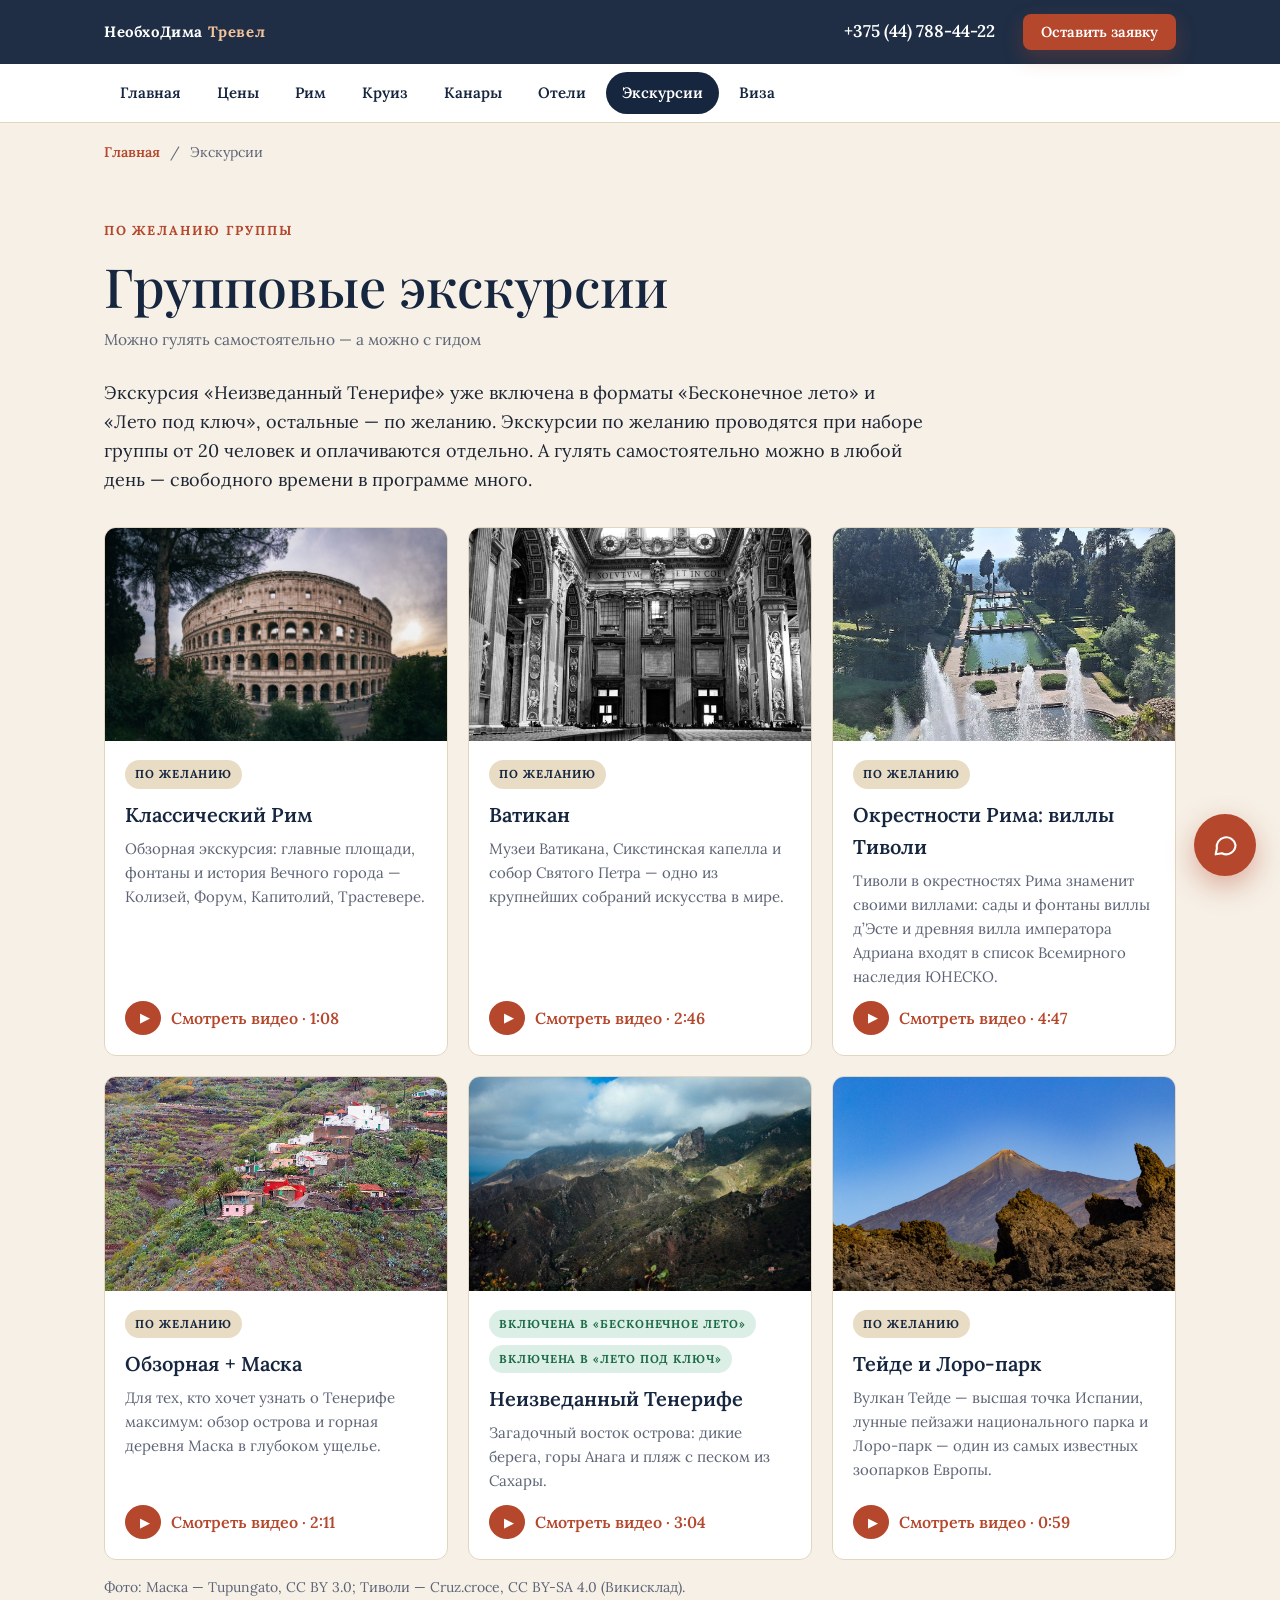
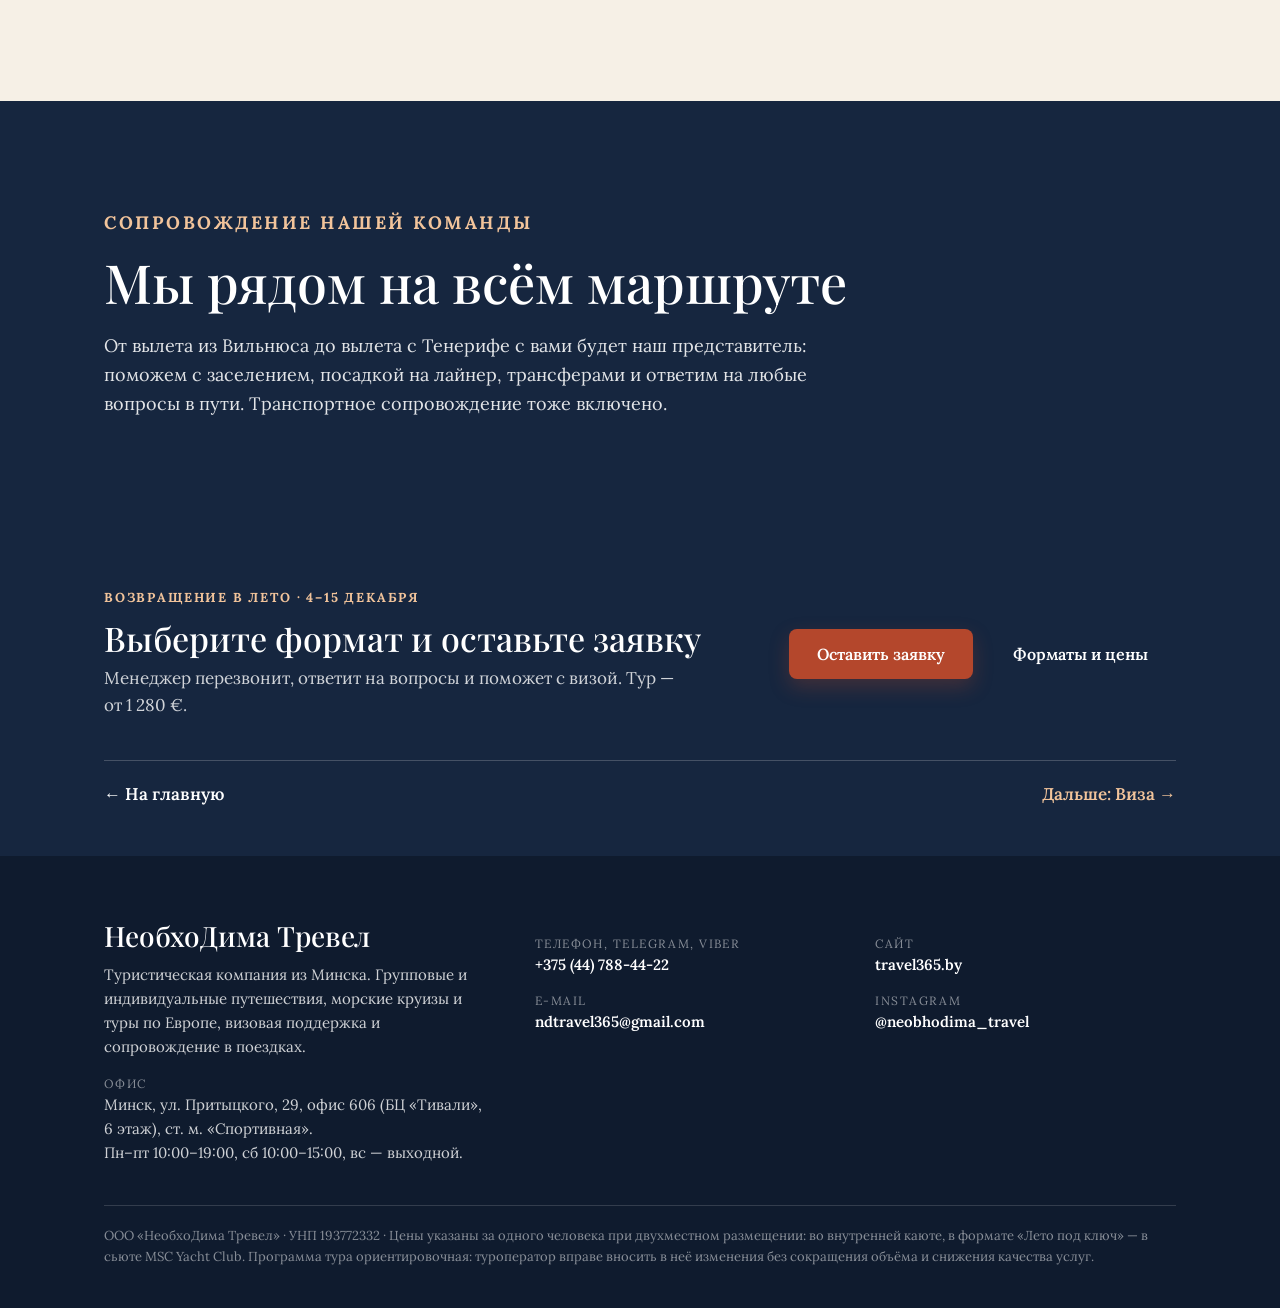
==== ekskursii.html @ 92a22bc6 "Яндекс Метрика на всех страницах; цели: заявка, звонок, мессенджер Co-Authored-By: Claude Opus 5.5 <" ====
<!DOCTYPE html>
<html lang="ru">
<head>
<meta charset="utf-8">
<meta name="viewport" content="width=device-width, initial-scale=1">
<title>Групповые экскурсии — Возвращение в лето</title>
<meta name="description" content="Экскурсии с гидом по Риму, Ватикану и Тенерифе — если наберётся 20 желающих. Сопровождение на всём маршруте.">
<meta property="og:title" content="Групповые экскурсии — Возвращение в лето">
<meta property="og:description" content="Экскурсии с гидом по Риму, Ватикану и Тенерифе — если наберётся 20 желающих. Сопровождение на всём маршруте.">
<meta property="og:image" content="images/hero-ship.jpg">
<link rel="preconnect" href="https://fonts.googleapis.com">
<link rel="preconnect" href="https://fonts.gstatic.com" crossorigin>
<link href="https://fonts.googleapis.com/css2?family=Playfair+Display:ital,wght@0,500;0,600;1,500&family=Lora:ital,wght@0,400;0,500;0,600;0,700;1,400&display=swap" rel="stylesheet">
<link rel="stylesheet" href="styles.css?v=202609251114">
<!-- Yandex.Metrika counter -->
<script type="text/javascript">
    (function(m,e,t,r,i,k,a){
        m[i]=m[i]||function(){(m[i].a=m[i].a||[]).push(arguments)};
        m[i].l=1*new Date();
        for (var j = 0; j < document.scripts.length; j++) {if (document.scripts[j].src === r) { return; }}
        k=e.createElement(t),a=e.getElementsByTagName(t)[0],k.async=1,k.src=r,a.parentNode.insertBefore(k,a)
    })(window, document,'script','https://mc.yandex.ru/metrika/tag.js?id=113061341', 'ym');

    ym(113061341, 'init', {ssr:true, webvisor:true, clickmap:true, ecommerce:"dataLayer", referrer: document.referrer, url: location.href, accurateTrackBounce:true, trackLinks:true});
</script>
<noscript><div><img src="https://mc.yandex.ru/watch/113061341" style="position:absolute; left:-9999px;" alt="" /></div></noscript>
<!-- /Yandex.Metrika counter -->
</head>
<body>

<!-- Значки (один раз, дальше через <use>) -->
<svg width="0" height="0" style="position:absolute" aria-hidden="true">
  <defs>
    <symbol id="i-plane" viewBox="0 0 24 24" fill="none" stroke="currentColor" stroke-width="1.7" stroke-linecap="round" stroke-linejoin="round"><path d="M3 12 21 4l-5 16-4-7-9-1Z"/><path d="m12 13 9-9"/></symbol>
    <symbol id="i-pin" viewBox="0 0 24 24" fill="none" stroke="currentColor" stroke-width="1.7" stroke-linecap="round" stroke-linejoin="round"><path d="M12 21s7-6.2 7-12a7 7 0 1 0-14 0c0 5.8 7 12 7 12Z"/><circle cx="12" cy="9" r="2.5"/></symbol>
    <symbol id="i-ship" viewBox="0 0 24 24" fill="none" stroke="currentColor" stroke-width="1.7" stroke-linecap="round" stroke-linejoin="round"><path d="M3 15h18l-2.5 4.5h-13Z"/><path d="M6 15V10h12v5"/><path d="M9 10V6h6v4"/></symbol>
    <symbol id="i-road" viewBox="0 0 24 24" fill="none" stroke="currentColor" stroke-width="1.7" stroke-linecap="round"><path d="M8 3 4 21M16 3l4 18M12 4v3M12 11v3M12 18v2"/></symbol>
    <symbol id="i-star" viewBox="0 0 24 24" fill="none" stroke="currentColor" stroke-width="1.7" stroke-linejoin="round"><path d="m12 3 2.8 5.8 6.2.9-4.5 4.4 1 6.2L12 17.4 6.5 20.3l1-6.2L3 9.7l6.2-.9Z"/></symbol>
    <symbol id="i-metro" viewBox="0 0 24 24" fill="none" stroke="currentColor" stroke-width="1.7" stroke-linecap="round" stroke-linejoin="round"><rect x="5" y="3" width="14" height="14" rx="3"/><path d="M5 11h14M9 14h.01M15 14h.01M8 21l2-4M16 21l-2-4"/></symbol>
    <symbol id="i-people" viewBox="0 0 24 24" fill="none" stroke="currentColor" stroke-width="1.7" stroke-linecap="round"><circle cx="9" cy="8" r="3.2"/><path d="M3 20c.5-3.5 3-5.5 6-5.5s5.5 2 6 5.5"/><circle cx="17" cy="9" r="2.5"/><path d="M16.5 14.6c2.4.3 4 2 4.5 5"/></symbol>
    <symbol id="i-doc" viewBox="0 0 24 24" fill="none" stroke="currentColor" stroke-width="1.7" stroke-linecap="round" stroke-linejoin="round"><rect x="5" y="3" width="14" height="18" rx="2"/><circle cx="12" cy="10" r="3"/><path d="M9 16h6"/></symbol>
  </defs>
</svg>

<header class="topbar">
  <div class="wrap">
    <a class="brand" href="index.html">НеобхоДима <span>Тревел</span></a>
    <a class="top-phone" href="tel:+375447884422">+375 (44) 788-44-22</a>
    <a class="btn" href="index.html#zayavka">Оставить заявку</a>
  </div>
  <nav class="tabs" aria-label="Разделы">
    <div class="wrap">
      <a href="index.html">Главная</a>
      <a href="index.html#formaty">Цены</a>
      <a href="rim.html">Рим</a>
      <a href="kruiz.html">Круиз</a>
      <a href="kanary.html">Канары</a>
      <a href="otely.html">Отели</a>
      <a href="ekskursii.html" aria-current="page">Экскурсии</a>
      <a href="viza.html">Виза</a>
    </div>
  </nav>
</header>

<main>
<div class="crumbs"><div class="wrap"><a href="index.html">Главная</a> <span>/</span> Экскурсии</div></div>

<!-- ================= ЭКСКУРСИИ ================= -->
<section id="ekskursii" style="background: var(--cream);">
  <div class="wrap">
    <p class="eyebrow">По желанию группы</p>
    <h2>Групповые экскурсии</h2>
    <p class="lead">Можно гулять самостоятельно — а можно с гидом</p>
    <p class="intro">Экскурсия «Неизведанный Тенерифе» уже включена в форматы «Бесконечное лето» и «Лето под ключ», остальные — по желанию. Экскурсии по желанию проводятся при наборе группы от 20 человек и оплачиваются отдельно. А гулять самостоятельно можно в любой день — свободного времени в программе много.</p>

    <div class="tours tours-full">
      <article class="tour">
        <div class="ph"><img src="images/rome-colosseum.jpg" alt="Классический Рим" loading="lazy"></div>
        <div>
          <div class="tour-tags"><span class="opt-badge">По желанию</span></div>
          <h4>Классический Рим</h4>
          <p>Обзорная экскурсия: главные площади, фонтаны и история Вечного города — Колизей, Форум, Капитолий, Трастевере.</p>
          <button type="button" class="tour-play" data-yt="u8uiOqWwhY8" data-credit="ROME 4K — Cinematic Travel Video · ROOD. Production">Смотреть видео · 1:08</button>
        </div>
      </article>
      <article class="tour">
        <div class="ph"><img src="images/vatican.jpg" alt="Ватикан" loading="lazy"></div>
        <div>
          <div class="tour-tags"><span class="opt-badge">По желанию</span></div>
          <h4>Ватикан</h4>
          <p>Музеи Ватикана, Сикстинская капелла и собор Святого Петра — одно из крупнейших собраний искусства в мире.</p>
          <button type="button" class="tour-play" data-yt="JKi7koKWwtc" data-credit="Vatican Museums Empty · cinematic 4K">Смотреть видео · 2:46</button>
        </div>
      </article>
      <article class="tour">
        <div class="ph"><img src="images/tivoli.jpg" alt="Окрестности Рима: виллы Тиволи" loading="lazy"></div>
        <div>
          <div class="tour-tags"><span class="opt-badge">По желанию</span></div>
          <h4>Окрестности Рима: виллы Тиволи</h4>
          <p>Тиволи в окрестностях Рима знаменит своими виллами: сады и фонтаны виллы д’Эсте и древняя вилла императора Адриана входят в список Всемирного наследия ЮНЕСКО.</p>
          <button type="button" class="tour-play" data-yt="6LSpemb57oo" data-credit="Aerial Italy: Tivoli & Villa Adriana from above · 4K">Смотреть видео · 4:47</button>
        </div>
      </article>
      <article class="tour">
        <div class="ph"><img src="images/masca.jpg" alt="Обзорная + Маска" loading="lazy"></div>
        <div>
          <div class="tour-tags"><span class="opt-badge">По желанию</span></div>
          <h4>Обзорная + Маска</h4>
          <p>Для тех, кто хочет узнать о Тенерифе максимум: обзор острова и горная деревня Маска в глубоком ущелье.</p>
          <button type="button" class="tour-play" data-yt="a2d41fv5QFk" data-credit="Masca Valley · Drone 4K">Смотреть видео · 2:11</button>
        </div>
      </article>
      <article class="tour">
        <div class="ph"><img src="images/anaga.jpg" alt="Неизведанный Тенерифе" loading="lazy"></div>
        <div>
          <div class="tour-tags"><span class="inc-badge">Включена в «Бесконечное лето»</span><span class="inc-badge">Включена в «Лето под ключ»</span></div>
          <h4>Неизведанный Тенерифе</h4>
          <p>Загадочный восток острова: дикие берега, горы Анага и пляж с песком из Сахары.</p>
          <button type="button" class="tour-play" data-yt="shmvWRGf1q4" data-credit="Anaga Mountains in Tenerife · 4K Drone · Ross Angell">Смотреть видео · 3:04</button>
        </div>
      </article>
      <article class="tour">
        <div class="ph"><img src="images/teide.jpg" alt="Тейде и Лоро-парк" loading="lazy"></div>
        <div>
          <div class="tour-tags"><span class="opt-badge">По желанию</span></div>
          <h4>Тейде и Лоро-парк</h4>
          <p>Вулкан Тейде — высшая точка Испании, лунные пейзажи национального парка и Лоро-парк — один из самых известных зоопарков Европы.</p>
          <button type="button" class="tour-play" data-yt="cBHFFPv5lWg" data-credit="Teneriffe from above — Teide National Park · 4K">Смотреть видео · 0:59</button>
        </div>
      </article>
    </div>
    <p class="note">Фото: Маска — Tupungato, CC BY 3.0; Тиволи — Cruz.croce, CC BY-SA 4.0 (Викисклад).</p>
  </div>
</section>

<section class="escort">
  <div class="wrap">
    <p class="eyebrow">Сопровождение нашей команды</p>
    <h2>Мы рядом на всём маршруте</h2>
    <p>От вылета из Вильнюса до вылета с Тенерифе с вами будет наш представитель: поможем с заселением, посадкой на лайнер, трансферами и ответим на любые вопросы в пути. Транспортное сопровождение тоже включено.</p>
  </div>
</section>

<!-- ================= ВИДЕО =================
     Чтобы включить: снимите комментарий и подставьте ссылки вида
     https://www.youtube.com/embed/ИДЕНТИФИКАТОР в атрибут src.
<section id="video">
  <div class="wrap">
    <p class="eyebrow">Видео</p>
    <h2>Посмотрите, как это выглядит</h2>
    <div class="videos">
      <iframe src="https://www.youtube.com/embed/ИДЕНТИФИКАТОР" title="Видео 1" loading="lazy" allowfullscreen></iframe>
      <iframe src="https://www.youtube.com/embed/ИДЕНТИФИКАТОР" title="Видео 2" loading="lazy" allowfullscreen></iframe>
    </div>
  </div>
</section>
================= /ВИДЕО ================= -->


<!-- ================= ДАЛЬШЕ ================= -->
<section class="next-block">
  <div class="wrap">
    <div class="next-cta">
      <div>
        <p class="eyebrow">Возвращение в лето · 4–15 декабря</p>
        <h3>Выберите формат и оставьте заявку</h3>
        <p>Менеджер перезвонит, ответит на вопросы и поможет с визой. Тур — от&nbsp;1&nbsp;280&nbsp;€.</p>
      </div>
      <div class="next-actions">
        <a class="btn" href="index.html#zayavka">Оставить заявку</a>
        <a class="btn btn-ghost" href="index.html#formaty">Форматы и цены</a>
      </div>
    </div>
    <div class="next-links">
      <a href="index.html">← На главную</a>
      <a href="viza.html">Дальше: Виза →</a>
    </div>
  </div>
</section>

</main>

<!-- ================= ПОДВАЛ ================= -->
<footer>
  <div class="wrap">
    <div class="foot-grid">
      <div>
        <h3>НеобхоДима Тревел</h3>
        <p>Туристическая компания из Минска. Групповые и индивидуальные путешествия, морские круизы и туры по Европе, визовая поддержка и сопровождение в поездках.</p>
        <small>Офис</small>
        Минск, ул. Притыцкого, 29, офис 606 (БЦ «Тивали», 6 этаж), ст. м. «Спортивная».<br>
        Пн–пт 10:00–19:00, сб 10:00–15:00, вс — выходной.
      </div>
      <div>
        <small>Телефон, Telegram, Viber</small>
        <a href="tel:+375447884422">+375 (44) 788-44-22</a>
        <small>E-mail</small>
        <a href="mailto:ndtravel365@gmail.com">ndtravel365@gmail.com</a>
      </div>
      <div>
        <small>Сайт</small>
        <a href="https://travel365.by" target="_blank" rel="noopener">travel365.by</a>
        <small>Instagram</small>
        <a href="https://instagram.com/neobhodima_travel" target="_blank" rel="noopener">@neobhodima_travel</a>
      </div>
    </div>
    <div class="legal">ООО «НеобхоДима Тревел» · УНП 193772332 · Цены указаны за одного человека при двухместном размещении: во внутренней каюте, в формате «Лето под ключ» — в сьюте MSC Yacht Club. Программа тура ориентировочная: туроператор вправе вносить в неё изменения без сокращения объёма и снижения качества услуг.</div>
  </div>
</footer>

<details class="fab">
  <summary aria-label="Связаться с нами">
    <svg viewBox="0 0 24 24" fill="none" stroke="currentColor" stroke-width="1.8" stroke-linecap="round" stroke-linejoin="round"><path d="M21 12a8 8 0 0 1-11.6 7.1L4 20l1-4.9A8 8 0 1 1 21 12Z"/></svg>
  </summary>
  <div class="fab-panel">
    <b>Есть вопрос о туре?</b>
    <a href="https://t.me/+375447884422" target="_blank" rel="noopener">Написать в Telegram</a>
    <a href="viber://chat?number=%2B375447884422">Написать в Viber</a>
    <a href="tel:+375447884422">Позвонить: +375 (44) 788-44-22</a>
  </div>
</details>

<div class="mobile-cta">
  <a href="tel:+375447884422">Позвонить</a>
  <a href="index.html#zayavka">Оставить заявку</a>
</div>

<script>
  // Видео открывается крупно поверх страницы и сразу запускается
  (function () {
    var box = document.createElement('div');
    box.className = 'vbox';
    box.hidden = true;
    box.innerHTML = '<div class="vbox-inner"><button type="button" class="vbox-close" aria-label="Закрыть видео">×</button><div class="vbox-frame"></div><p class="vbox-credit"></p></div>';
    document.body.appendChild(box);
    var frame = box.querySelector('.vbox-frame');
    function close() { frame.innerHTML = ''; box.hidden = true; document.body.style.overflow = ''; }
    box.addEventListener('click', function (e) { if (e.target === box || e.target.classList.contains('vbox-close')) close(); });
    document.addEventListener('keydown', function (e) { if (e.key === 'Escape' && !box.hidden) close(); });
    document.querySelectorAll('[data-yt]').forEach(function (b) {
      b.addEventListener('click', function (e) {
        e.preventDefault();
        frame.innerHTML = '<iframe src="https://www.youtube-nocookie.com/embed/' + b.getAttribute('data-yt') +
          '?autoplay=1&rel=0&playsinline=1" title="Видео" allow="autoplay; encrypted-media; picture-in-picture; fullscreen" allowfullscreen></iframe>';
        box.querySelector('.vbox-credit').textContent = b.getAttribute('data-credit') || '';
        box.hidden = false;
        document.body.style.overflow = 'hidden';
      });
    });
  })();
</script>
<script>
  // Цели Метрики: звонок и мессенджеры (заявка — в скрипте формы)
  document.addEventListener("click", function (e) {
    var a = e.target.closest && e.target.closest("a[href]");
    if (!a || typeof ym !== "function") return;
    var h = a.getAttribute("href");
    if (h.indexOf("tel:") === 0) ym(113061341, "reachGoal", "call");
    else if (h.indexOf("t.me/") > -1 || h.indexOf("viber:") === 0) ym(113061341, "reachGoal", "messenger");
  });
</script>
</body>
</html>
---- styles.css ----
:root {
  --navy: #16263f;
  --navy-2: #22365a;
  --cream: #f6f0e6;
  --paper: #ffffff;
  --terra: #b4472c;
  --terra-soft: #f3dfd4;
  --sand: #e9dcc5;
  --line: #e3d6bf;
  --peach: #f2c49b;
  --teal: #1f5f6b;
  --sea: #1a8c99;       /* бирюза — «летняя» часть тура */
  --sun: #f0a04b;       /* солнечный акцент */
  --text: #1d2433;
  --muted: #5d6475;
  --serif: "Playfair Display", Georgia, "Times New Roman", serif;
  --sans: "Lora", Georgia, "Times New Roman", serif;
  --radius: 10px;
}

* { box-sizing: border-box; }
html { scroll-behavior: smooth; scroll-padding-top: 72px; }
body {
  margin: 0;
  background: var(--cream);
  color: var(--text);
  font-family: var(--sans);
  font-size: 17px;
  line-height: 1.6;
  -webkit-font-smoothing: antialiased;
}
img { display: block; max-width: 100%; }
a { color: inherit; }
h1, h2, h3 { font-family: var(--serif); font-weight: 500; line-height: 1.12; margin: 0; color: var(--navy); }
h2 { font-size: clamp(34px, 5vw, 54px); }
h3 { font-size: 26px; }
p { margin: 0 0 1em; }

.wrap { max-width: 1120px; margin: 0 auto; padding-left: 24px; padding-right: 24px; }
section { padding-top: 88px; padding-bottom: 88px; }
.eyebrow {
  font-size: 13px; font-weight: 700; letter-spacing: .14em; text-transform: uppercase;
  color: var(--terra); margin: 0 0 14px;
}
.lead { font-size: 15.5px; color: var(--muted); margin: 10px 0 0; }
.intro { font-size: 18px; max-width: 820px; margin: 28px 0 0; }
.subhead {
  font-size: 13px; font-weight: 700; letter-spacing: .12em; text-transform: uppercase;
  color: var(--navy); margin: 48px 0 0; padding-bottom: 12px; border-bottom: 2px solid var(--navy);
}
.note { font-size: 14px; color: var(--muted); margin-top: 16px; }

/* Фото: мягкая заливка, если файла нет */
.ph {
  position: relative; overflow: hidden; border-radius: var(--radius);
  background: linear-gradient(135deg, #d8e2e8, #eef2f4);
}
.ph img { width: 100%; height: 100%; object-fit: cover; }
.caption { font-family: var(--serif); font-style: italic; font-size: 14px; color: var(--muted); margin-top: 8px; }

.btn {
  display: inline-block; text-decoration: none; cursor: pointer; border: 0;
  font: 600 16px/1 var(--sans); padding: 17px 28px; border-radius: 8px;
  background: var(--terra); color: #fff; transition: background .2s;
}
.btn:hover { background: #983a23; }
.btn-ghost { background: transparent; color: #fff; box-shadow: inset 0 0 0 1.5px rgba(255,255,255,.6); }
.btn-ghost:hover { background: rgba(255,255,255,.1); }

/* ---------- ШАПКА ---------- */
.topbar {
  position: sticky; top: 0; z-index: 50;
  background: rgba(22,38,63,.96); color: #fff;
  backdrop-filter: blur(6px);
}
.topbar .wrap { display: flex; align-items: center; gap: 28px; height: 64px; }
.brand { font-weight: 700; font-size: 15px; letter-spacing: .04em; text-decoration: none; white-space: nowrap; }
.brand span { color: var(--peach); }
.nav { display: flex; gap: 22px; font-size: 14.5px; margin-left: auto; }
.nav a { text-decoration: none; opacity: .85; }
.nav a:hover { opacity: 1; }
.top-phone { text-decoration: none; font-weight: 600; white-space: nowrap; }
.topbar .btn { padding: 11px 18px; font-size: 14.5px; }

/* ---------- HERO ---------- */
.hero { background: var(--navy); color: #fff; padding: 0; }
.hero-photo { height: min(52vh, 500px); border-radius: 0; }
.hero-photo img { object-position: center 45%; }
.hero-badge {
  position: absolute; left: 24px; top: 24px;
  background: rgba(22,38,63,.88); color: #fff; font-size: 12.5px; font-weight: 700;
  letter-spacing: .12em; text-transform: uppercase; padding: 10px 16px; border-radius: 6px;
}
.hero-body { padding-top: 56px; padding-bottom: 64px; }
.hero .eyebrow { color: var(--peach); }
.hero h1 { color: #fff; font-size: clamp(52px, 9vw, 104px); }
.hero h1 em { color: var(--peach); font-style: italic; display: block; }
.hero-sub { font-size: 20px; max-width: 640px; margin: 24px 0 36px; color: rgba(255,255,255,.88); }
.hero-actions { display: flex; flex-wrap: wrap; gap: 14px; }
.stats { display: grid; grid-template-columns: repeat(4, 1fr); gap: 24px; margin-top: 56px; }
.stat { border-top: 1px solid rgba(255,255,255,.3); padding-top: 18px; }
.stat b { display: block; font-family: var(--serif); font-weight: 500; font-size: 48px; line-height: 1; color: var(--peach); }
.stat span { display: block; font-size: 15px; margin-top: 10px; color: rgba(255,255,255,.85); }

/* ---------- СЕЗОНЫ ---------- */
.seasons { display: grid; grid-template-columns: 1fr 1fr; gap: 24px; margin-top: 36px; }
.season .ph { aspect-ratio: 16 / 9; }
.season-label { font-size: 13px; font-weight: 700; letter-spacing: .12em; text-transform: uppercase; margin: 16px 0 4px; }
.season-label.winter { color: var(--teal); }
.season-label.summer { color: var(--terra); }
.season h3 { font-size: 28px; }
.season p { color: var(--muted); font-size: 15px; margin: 4px 0 0; }

/* ---------- КАРТОЧКИ ---------- */
.cards { display: grid; grid-template-columns: repeat(2, 1fr); gap: 16px; margin-top: 20px; }
.cards.three { grid-template-columns: repeat(3, 1fr); }
.card {
  background: var(--paper); border: 1px solid var(--line); border-radius: var(--radius);
  padding: 22px 24px; display: flex; gap: 18px; align-items: flex-start;
}
.card.col { flex-direction: column; gap: 6px; }
.ico {
  flex: 0 0 44px; width: 44px; height: 44px; border-radius: 50%;
  background: var(--terra-soft); color: var(--terra);
  display: grid; place-items: center;
}
.ico svg { width: 22px; height: 22px; }
.card h4 { margin: 0 0 4px; font-size: 17px; font-weight: 700; color: var(--navy); }
.card p { margin: 0; font-size: 15px; color: var(--muted); }

/* ---------- ФОРМАТЫ ---------- */
#formaty { background: var(--paper); }
.plans { display: grid; grid-template-columns: repeat(3, 1fr); gap: 20px; margin-top: 44px; align-items: start; }
.plan {
  position: relative; background: var(--cream); border: 1px solid var(--line);
  border-radius: 12px; padding: 32px 28px;
}
.plan.featured { background: var(--navy); color: #fff; border-color: var(--navy); transform: translateY(-12px); box-shadow: 0 18px 40px rgba(22,38,63,.25); }
.plan-flag {
  position: absolute; top: -14px; left: 50%; transform: translateX(-50%);
  background: var(--terra); color: #fff; font-size: 12px; font-weight: 700; letter-spacing: .12em;
  text-transform: uppercase; padding: 7px 14px; border-radius: 5px; white-space: nowrap;
}
.plan-len { font-size: 13px; font-weight: 700; letter-spacing: .12em; text-transform: uppercase; color: var(--terra); }
.plan.featured .plan-len { color: var(--peach); }
.plan h3 { font-size: 34px; margin: 14px 0 10px; }
.plan.featured h3 { color: #fff; }
.plan-dates { font-weight: 700; }
.plan-price { font-size: 30px; font-weight: 700; color: var(--terra); margin: 8px 0; }
.plan.featured .plan-price { color: var(--peach); }
.plan-for { font-size: 15px; color: var(--muted); padding-bottom: 18px; border-bottom: 1px solid var(--sand); margin: 0; }
.plan.featured .plan-for { color: rgba(255,255,255,.75); border-color: rgba(255,255,255,.25); }
.checks { list-style: none; padding: 0; margin: 18px 0 0; }
.checks li { position: relative; padding-left: 28px; margin-bottom: 10px; font-size: 15.5px; }
.checks li::before {
  content: ""; position: absolute; left: 2px; top: 6px; width: 12px; height: 7px;
  border-left: 2px solid var(--teal); border-bottom: 2px solid var(--teal); transform: rotate(-45deg);
}
.plan.featured .checks li::before { border-color: var(--peach); }
.plan .btn { width: 100%; text-align: center; margin-top: 18px; }
.plan:not(.featured) .btn { background: var(--navy); }
.plan:not(.featured) .btn:hover { background: var(--navy-2); }
.included { display: grid; grid-template-columns: 1fr 1fr; gap: 14px 32px; margin-top: 22px; }
.included div { display: flex; align-items: center; gap: 14px; font-weight: 600; font-size: 15.5px; }
.custom {
  margin-top: 40px; background: var(--sand); border-radius: 12px; padding: 28px 32px;
  display: flex; gap: 24px; align-items: center;
}
.custom h3 { font-size: 26px; margin-bottom: 6px; }
.custom p { margin: 0; }
.custom .btn { margin-left: auto; white-space: nowrap; }

/* ---------- МАРШРУТ ---------- */
.route-line { display: flex; justify-content: space-between; margin-top: 40px; position: relative; }
.route-line::before { content: ""; position: absolute; left: 5%; right: 5%; top: 21px; border-top: 2px dashed #cdb892; }
.stop { position: relative; text-align: center; font-size: 14px; font-weight: 600; flex: 1; }
.stop i {
  display: grid; place-items: center; width: 44px; height: 44px; margin: 0 auto 10px;
  border-radius: 50%; background: var(--navy); color: var(--peach); font-style: normal;
}
.stop svg { width: 20px; height: 20px; }
.days { margin-top: 40px; border-top: 1px solid var(--line); }
.day { display: grid; grid-template-columns: 190px 1fr; gap: 24px; padding: 18px 0; border-bottom: 1px solid var(--line); }
.day-date { font-family: var(--serif); font-size: 22px; color: var(--terra); line-height: 1.2; }
.day-date small { display: block; font-family: var(--sans); font-size: 14px; color: var(--muted); margin-top: 4px; }
.day h4 { margin: 0 0 4px; font-size: 18px; color: var(--navy); }
.day p { margin: 0; color: var(--muted); font-size: 15.5px; }

/* ---------- ДОСТОПРИМЕЧАТЕЛЬНОСТИ ---------- */
.wide-photo { aspect-ratio: 21 / 8; margin-top: 36px; }
.sights { margin-top: 0; }
.sight { display: flex; gap: 24px; justify-content: space-between; padding: 16px 0; border-bottom: 1px solid var(--line); }
.sight b { display: block; color: var(--navy); }
.sight span { font-size: 15px; color: var(--muted); }
.price { font-weight: 700; color: var(--terra); white-space: nowrap; }
.price.free { color: var(--teal); }
.trio { display: grid; grid-template-columns: repeat(3, 1fr); gap: 16px; margin-top: 32px; }
.trio .ph { aspect-ratio: 4 / 3; }

/* ---------- ОТЕЛИ ---------- */
.gallery { display: grid; grid-template-columns: 2fr 1fr 1fr; grid-template-rows: 1fr 1fr; gap: 10px; margin-top: 24px; height: 380px; }
.gallery .ph:first-child { grid-row: span 2; }
.hotel {
  background: var(--paper); border: 1px solid var(--line); border-radius: 12px;
  padding: 32px; margin-top: 20px;
}
.hotel-tag {
  display: inline-block; font-size: 12.5px; font-weight: 700; letter-spacing: .12em; text-transform: uppercase;
  color: var(--terra); border: 1.5px solid var(--terra); border-radius: 5px; padding: 6px 12px;
}
.hotel h3 { font-size: 36px; margin: 18px 0 8px; }
.stars { color: #c98a2e; font-size: 20px; letter-spacing: 2px; vertical-align: middle; margin-left: 8px; }
.hotel-meta { color: var(--muted); font-size: 15px; margin-bottom: 14px; }

/* ---------- КРУИЗ ---------- */
#kruiz { background: var(--paper); }
.table { margin-top: 0; }
.trow { display: grid; grid-template-columns: 160px 1fr 1fr; gap: 20px; padding: 14px 0; border-bottom: 1px solid var(--line); }
.trow b:first-child { color: var(--terra); }
.trow span { color: var(--muted); }

/* ---------- КАЮТЫ ---------- */
.cabins { display: grid; grid-template-columns: 1fr 1fr; gap: 20px; margin-top: 32px; }
.cabin { background: var(--paper); border: 1px solid var(--line); border-radius: 12px; overflow: hidden; position: relative; }
.cabin .ph { aspect-ratio: 16 / 10; border-radius: 0; }
.cabin-body { padding: 20px 24px 24px; }
.cabin-head { display: flex; justify-content: space-between; gap: 12px; align-items: baseline; }
.cabin-head h4 { margin: 0; font-size: 19px; color: var(--navy); }
.cabin-head span { font-size: 14px; font-weight: 700; color: var(--teal); white-space: nowrap; }
.cabin p { margin: 6px 0 0; color: var(--muted); font-size: 15px; }
.premium { position: absolute; top: 14px; left: 14px; background: var(--terra); color: #fff; font-size: 12px; font-weight: 700; letter-spacing: .12em; padding: 6px 12px; border-radius: 5px; }
.callout { background: var(--sand); border-radius: 10px; padding: 20px 24px; margin-top: 24px; }
.callout b { color: var(--terra); }
.upgrade { font-size: 18px; margin-top: 24px; }
.upgrade b { color: var(--terra); }

/* ---------- ОСТРОВА ---------- */
.island + .island { margin-top: 64px; }
.island .ph { aspect-ratio: 21 / 7; }
.island-title { display: flex; flex-wrap: wrap; align-items: baseline; gap: 6px 18px; margin: 24px 0 12px; }
.island-title .eyebrow { margin: 0; }

/* ---------- ПЛЯЖИ ---------- */
.beach { padding: 0; overflow: hidden; }
.beach .ph { aspect-ratio: 16 / 9; border-radius: 0; }
.beach div:last-child { padding: 18px 22px 22px; }

/* ---------- ЭКСКУРСИИ ---------- */
#ekskursii { background: var(--paper); }
.tours { display: grid; grid-template-columns: repeat(3, 1fr); gap: 18px; margin-top: 32px; }
.tour { background: var(--cream); border: 1px solid var(--line); border-radius: 12px; overflow: hidden; }
.tour .ph { aspect-ratio: 4 / 3; border-radius: 0; }
.tour div:last-child { padding: 18px 20px 22px; }
.tour h4 { margin: 0 0 4px; font-size: 18px; color: var(--navy); }
.tour p { margin: 0; font-size: 15px; color: var(--muted); }
.tour.wide { grid-column: span 3; display: grid; grid-template-columns: 1fr 2fr; }
.tour.wide .ph { aspect-ratio: auto; height: 100%; min-height: 200px; }
.tour.wide div:last-child { align-self: center; padding: 28px 32px; }
.tour.wide h4 { font-size: 24px; font-family: var(--serif); font-weight: 500; }

.escort { background: var(--navy); color: #fff; }
.escort h2 { color: #fff; }
.escort .eyebrow { color: var(--peach); }
.escort p { font-size: 18px; max-width: 720px; color: rgba(255,255,255,.88); margin-top: 20px; }

/* ---------- ВИДЕО ---------- */
.videos { display: grid; grid-template-columns: 1fr 1fr; gap: 20px; margin-top: 32px; }
.videos iframe { width: 100%; aspect-ratio: 16 / 9; border: 0; border-radius: var(--radius); }

/* ---------- ВИЗА ---------- */
.steps { display: grid; grid-template-columns: repeat(4, 1fr); gap: 14px; margin-top: 20px; }
.step { background: var(--paper); border: 1px solid var(--line); border-radius: 10px; padding: 22px; }
.step i {
  display: grid; place-items: center; width: 40px; height: 40px; border-radius: 50%;
  background: var(--navy); color: var(--peach); font-style: normal; font-weight: 700; margin-bottom: 14px;
}
.step h4 { margin: 0 0 6px; font-size: 17px; color: var(--navy); }
.step p { margin: 0; font-size: 14.5px; color: var(--muted); }
.visa-center { background: var(--navy); color: #fff; border-radius: 10px; padding: 22px 26px; margin-top: 28px; }
.visa-center .btn { display: inline-block; }
.visa-center b { display: block; color: var(--peach); font-size: 13px; letter-spacing: .12em; text-transform: uppercase; margin-bottom: 6px; }

/* ---------- ЗАЯВКА ---------- */
#zayavka { background: var(--navy); color: #fff; }
#zayavka h2 { color: #fff; }
#zayavka .eyebrow { color: var(--peach); }
.lead-grid { display: grid; grid-template-columns: 1fr 1.15fr; gap: 56px; align-items: start; }
.lead-text p { color: rgba(255,255,255,.85); font-size: 18px; margin-top: 20px; }
.contact-line { margin-top: 28px; border-top: 1px solid rgba(255,255,255,.25); padding-top: 18px; }
.contact-line small { display: block; font-size: 12.5px; letter-spacing: .12em; text-transform: uppercase; color: rgba(255,255,255,.6); }
.contact-line a { font-size: 24px; font-weight: 600; text-decoration: none; }
.form { background: var(--paper); color: var(--text); border-radius: 14px; padding: 32px; }
.field { margin-bottom: 16px; }
.field label { display: block; font-size: 14px; font-weight: 600; margin-bottom: 6px; color: var(--navy); }
.field input, .field select, .field textarea {
  width: 100%; font: 16px var(--sans); color: var(--text); background: #fbf8f3;
  border: 1px solid #d9ccb4; border-radius: 8px; padding: 13px 14px;
}
.field textarea { min-height: 90px; resize: vertical; }
.field input:focus, .field select:focus, .field textarea:focus { outline: 2px solid var(--terra); outline-offset: 0; border-color: transparent; }
.radios { display: flex; flex-wrap: wrap; gap: 8px; }
.radios label {
  display: inline-flex; align-items: center; gap: 8px; margin: 0; font-weight: 500;
  border: 1px solid #d9ccb4; border-radius: 8px; padding: 10px 14px; cursor: pointer; background: #fbf8f3;
}
.form .btn { width: 100%; margin-top: 6px; }
.form .btn[disabled] { opacity: .6; cursor: wait; }
.agree { font-size: 13px; color: var(--muted); margin: 12px 0 0; }
.form-msg { display: none; border-radius: 8px; padding: 16px 18px; margin-top: 16px; font-size: 15.5px; }
.form-msg.ok { display: block; background: #e3f0ea; color: #1d5a3f; }
.form-msg.err { display: block; background: var(--terra-soft); color: #7c2c18; }
.hp { position: absolute; left: -9999px; }

/* ---------- ПОДВАЛ ---------- */
footer { background: #0f1b2e; color: rgba(255,255,255,.8); padding: 64px 0 40px; font-size: 15px; }
footer h3 { color: #fff; font-size: 28px; margin-bottom: 12px; }
.foot-grid { display: grid; grid-template-columns: 1.3fr 1fr 1fr; gap: 40px; }
.foot-grid small { display: block; font-size: 12px; letter-spacing: .12em; text-transform: uppercase; color: rgba(255,255,255,.5); margin-top: 14px; }
.foot-grid a { color: #fff; text-decoration: none; font-weight: 600; }
.legal { margin-top: 40px; padding-top: 20px; border-top: 1px solid rgba(255,255,255,.15); font-size: 13px; color: rgba(255,255,255,.5); }

.mobile-cta { display: none; }
.swipe-hint { display: none; font-size: 13px; color: var(--muted); margin: 10px 0 0; }

/* ---------- АДАПТИВ ---------- */
@media (max-width: 900px) {
  .nav { display: none; }
  .topbar .btn { margin-left: auto; }
  .plans { grid-template-columns: 1fr; max-width: 520px; margin-left: auto; margin-right: auto; }
  .plan.featured { transform: none; order: -1; }
  .cards.three, .tours { grid-template-columns: 1fr 1fr; }
  .tour.wide { grid-column: span 2; }
  .steps { grid-template-columns: 1fr 1fr; }
  .lead-grid { grid-template-columns: 1fr; gap: 36px; }
  .foot-grid { grid-template-columns: 1fr 1fr; }
}
@media (max-width: 680px) {
  body { font-size: 16px; padding-bottom: 68px; }
  .wrap { padding-left: 16px; padding-right: 16px; }
  section { padding-top: 60px; padding-bottom: 60px; }
  .topbar .wrap { gap: 12px; }
  .top-phone { display: none; }
  .hero-photo { height: 42vh; }
  .hero-badge { left: 16px; top: 16px; font-size: 11px; }
  .hero-body { padding-top: 36px; padding-bottom: 48px; }
  .hero-sub { font-size: 17px; }
  .stats { grid-template-columns: 1fr 1fr; gap: 20px; margin-top: 40px; }
  .stat b { font-size: 40px; }
  .seasons, .cards, .cards.three, .cabins, .tours, .included, .trio, .videos, .foot-grid { grid-template-columns: 1fr; }
  .tour.wide { grid-column: auto; grid-template-columns: 1fr; }
  .tour.wide .ph { aspect-ratio: 16 / 9; height: auto; min-height: 0; }
  .tour.wide div:last-child { padding: 18px 20px 22px; }
  .route-line { overflow-x: auto; justify-content: flex-start; gap: 4px; padding-bottom: 6px; }
  .route-line::before { display: none; }
  .stop { flex: 0 0 96px; font-size: 13px; }
  .day { grid-template-columns: 1fr; gap: 4px; }
  .trow { grid-template-columns: 1fr; gap: 2px; }
  .gallery { grid-template-columns: 1fr 1fr; grid-template-rows: 200px 110px 110px; height: auto; }
  .gallery .ph:first-child { grid-column: span 2; grid-row: auto; }
  .hotel { padding: 24px 20px; }
  .hotel h3 { font-size: 30px; }
  .wide-photo, .island .ph { aspect-ratio: 16 / 9; }
  .custom { flex-direction: column; align-items: flex-start; padding: 24px; }
  .custom .btn { margin-left: 0; }
  .steps { grid-template-columns: 1fr; }
  .form { padding: 24px 18px; }

  /* Первое фото: в кадре нос лайнера с логотипом */
  .hero-photo img { object-position: 22% 45%; }

  /* Плотнее карточки «Почему этот тур» */
  .card { padding: 16px 18px; gap: 14px; }
  .ico { flex-basis: 36px; width: 36px; height: 36px; }
  .ico svg { width: 18px; height: 18px; }
  .card h4 { font-size: 16px; }
  .card p { font-size: 14.5px; }

  /* «На борту» — две колонки */
  .cards.onboard { grid-template-columns: 1fr 1fr; gap: 10px; }
  .onboard .card { padding: 14px; }

  /* Маршрут: полоса с городами дублирует подзаголовок — прячем, дата слева */
  .route-line { display: none; }
  .days { margin-top: 28px; }
  .day { grid-template-columns: 84px 1fr; gap: 14px; padding: 14px 0; }
  .day-date { font-size: 17px; }
  .day-date small { font-size: 12.5px; }
  .day h4 { font-size: 16px; }
  .day p { font-size: 14.5px; }

  /* Ленты, которые листают пальцем: фото Рима, каюты, пляжи, экскурсии */
  .trio, .cabins, .tours, .beaches {
    display: flex; gap: 12px; overflow-x: auto; scroll-snap-type: x mandatory;
    margin-left: -16px; margin-right: -16px; padding: 0 16px 6px; scroll-padding-left: 16px;
    scrollbar-width: none; -webkit-overflow-scrolling: touch;
  }
  .trio::-webkit-scrollbar, .cabins::-webkit-scrollbar, .tours::-webkit-scrollbar, .beaches::-webkit-scrollbar { display: none; }
  .trio > *, .cabins > *, .tours > *, .beaches > * { flex: 0 0 80%; scroll-snap-align: start; }
  .tour.wide { display: block; }
  .tour.wide .ph { aspect-ratio: 4 / 3; }
  .tour.wide h4 { font-size: 18px; font-family: var(--sans); font-weight: 700; }
  .swipe-hint { display: block; margin-top: 20px; }
  .swipe-hint + .cabins, .swipe-hint + .tours { margin-top: 10px; }

  /* Виза: номер шага слева от текста */
  .step { display: grid; grid-template-columns: 36px 1fr; gap: 0 14px; padding: 16px; }
  .step i { width: 36px; height: 36px; margin: 0; grid-row: span 2; }
  .mobile-cta {
    display: grid; grid-template-columns: 1fr 1fr; position: fixed; left: 0; right: 0; bottom: 0; z-index: 60;
    background: var(--navy); box-shadow: 0 -4px 16px rgba(0,0,0,.2);
  }
  .mobile-cta a { text-align: center; padding: 20px 8px; color: #fff; font-weight: 700; text-decoration: none; font-size: 15px; }
  .mobile-cta a:last-child { background: var(--terra); }
}

/* ================= НЕСКОЛЬКО СТРАНИЦ ================= */

/* Текущая страница в меню */
.nav a[aria-current="page"] { opacity: 1; color: var(--peach); }

/* Меню для телефона: кнопка-«гамбургер» без скриптов */
.menu { display: none; position: static; }
.menu summary {
  list-style: none; cursor: pointer; width: 44px; height: 44px; border-radius: 8px;
  display: grid; place-items: center; box-shadow: inset 0 0 0 1.5px rgba(255,255,255,.35);
}
.menu summary::-webkit-details-marker { display: none; }
.menu summary span, .menu summary span::before, .menu summary span::after {
  display: block; width: 18px; height: 2px; background: #fff; border-radius: 2px; position: relative; content: "";
}
.menu summary span::before { position: absolute; top: -6px; }
.menu summary span::after { position: absolute; top: 6px; }
.menu[open] summary span { background: transparent; }
.menu[open] summary span::before { top: 0; transform: rotate(45deg); }
.menu[open] summary span::after { top: 0; transform: rotate(-45deg); }
.menu nav {
  position: absolute; left: 0; right: 0; top: 64px; background: var(--navy);
  display: flex; flex-direction: column; padding: 8px 16px 16px;
  box-shadow: 0 12px 24px rgba(0,0,0,.25);
}
.menu nav a { text-decoration: none; padding: 13px 4px; border-bottom: 1px solid rgba(255,255,255,.12); font-size: 16px; }
.menu nav a:last-child { border-bottom: 0; color: var(--peach); font-weight: 600; }
.menu nav a[aria-current="page"] { color: var(--peach); }

/* Путь «Главная / Рим» */
.crumbs { font-size: 14px; color: var(--muted); padding: 18px 0 0; }
.crumbs a { color: var(--terra); text-decoration: none; font-weight: 600; }
.crumbs span { margin: 0 6px; }
.crumbs + section { padding-top: 40px; }
.crumbs + section[style] { margin-top: 18px; }

/* Карточки-переходы на главной */
.teasers { display: grid; grid-template-columns: repeat(5, 1fr); gap: 16px; margin-top: 36px; }
.teaser {
  display: flex; flex-direction: column; text-decoration: none; color: inherit;
  background: var(--cream); border: 1px solid var(--line); border-radius: 12px; overflow: hidden;
  transition: transform .2s, box-shadow .2s;
}
.teaser:hover { transform: translateY(-3px); box-shadow: 0 12px 28px rgba(22,38,63,.12); }
.teaser .ph { aspect-ratio: 4 / 3; border-radius: 0; }
.teaser > div:last-child { padding: 16px 18px 20px; display: flex; flex-direction: column; flex: 1; }
.teaser .eyebrow { font-size: 11.5px; margin-bottom: 6px; }
.teaser h3 { font-size: 22px; margin-bottom: 6px; }
.teaser p { font-size: 14.5px; color: var(--muted); margin: 0 0 12px; }
.teaser .more { margin-top: auto; font-weight: 700; font-size: 14.5px; color: var(--terra); }

/* Блок в конце страниц подробностей */
.next-block { background: var(--navy); color: #fff; padding-top: 64px; padding-bottom: 48px; }
.next-cta { display: flex; gap: 32px; align-items: center; justify-content: space-between; }
.next-cta h3 { color: #fff; font-size: 34px; margin-bottom: 8px; }
.next-cta p { color: rgba(255,255,255,.8); margin: 0; }
.next-cta .eyebrow { color: var(--peach); margin-bottom: 10px; }
.next-actions { display: flex; flex-wrap: wrap; gap: 12px; flex-shrink: 0; }
.next-links {
  display: flex; justify-content: space-between; gap: 16px; margin-top: 40px; padding-top: 20px;
  border-top: 1px solid rgba(255,255,255,.2);
}
.next-links a { color: #fff; text-decoration: none; font-weight: 600; }
.next-links a:last-child { color: var(--peach); }

@media (max-width: 1180px) {
  .top-phone { display: none; }
  .nav { gap: 16px; font-size: 14px; }
}
@media (max-width: 900px) {
  .menu { display: block; }
  .topbar .btn { margin-left: auto; }
  .teasers { grid-template-columns: repeat(3, 1fr); }
  .next-cta { flex-direction: column; align-items: flex-start; }
}
@media (max-width: 680px) {
  /* Кнопка заявки на телефоне — в нижней панели, в шапке только меню */
  .topbar .btn { display: none; }
  .menu { margin-left: auto; }
  .brand { font-size: 16px; }

  /* На телефоне переходы — компактным списком: фото слева, текст справа */
  .teasers { grid-template-columns: 1fr; gap: 10px; margin-top: 24px; }
  .teaser { flex-direction: row; }
  .teaser .ph { flex: 0 0 104px; aspect-ratio: auto; }
  .teaser > div:last-child { padding: 12px 14px; }
  .teaser h3 { font-size: 19px; margin-bottom: 2px; }
  .teaser p { font-size: 13.5px; margin-bottom: 6px; }
  .teaser .eyebrow { font-size: 10.5px; margin-bottom: 2px; }
  .teaser .more { font-size: 13.5px; }
  .next-cta h3 { font-size: 28px; }
  .next-links { flex-direction: column; gap: 12px; }
}

/* ================= ГЛАВНАЯ: КАЮТЫ, ВИДЕО, ВИЗА ================= */
.kayuty-top { display: grid; grid-template-columns: 1fr 1.15fr; gap: 48px; align-items: center; }
.video { position: relative; aspect-ratio: 16 / 9; border-radius: var(--radius); overflow: hidden; background: var(--navy); box-shadow: 0 16px 36px rgba(22,38,63,.18); }
.video iframe { position: absolute; inset: 0; width: 100%; height: 100%; border: 0; }
.more-link { display: inline-block; margin-top: 20px; font-weight: 700; color: var(--terra); text-decoration: none; }
.more-link:hover { text-decoration: underline; }
.cabins.four { grid-template-columns: repeat(4, 1fr); gap: 16px; margin-top: 40px; }
.cabins.four .cabin-head { flex-direction: column; gap: 2px; }
.cabins.four .cabin-head h4 { font-size: 17px; }
.cabins.four .cabin p { font-size: 14.5px; }
#podrobnee .teaser { background: var(--paper); }
.messengers { display: flex; flex-wrap: wrap; gap: 10px; margin-top: 16px; }
.msg-btn {
  text-decoration: none; font-weight: 600; font-size: 15px; color: #fff;
  padding: 11px 16px; border-radius: 8px; box-shadow: inset 0 0 0 1.5px rgba(255,255,255,.45);
}
.msg-btn:hover { background: rgba(255,255,255,.1); }

@media (max-width: 900px) {
  .kayuty-top { grid-template-columns: 1fr; gap: 28px; }
  .cabins.four { grid-template-columns: 1fr 1fr; }
}
@media (max-width: 680px) {
  .cabins.four { display: flex; margin-top: 10px; }
}

/* ================= ЖИВЕЕ: ПЕРВЫЙ ЭКРАН, ЛЕНТА, ВОПРОСЫ ================= */

/* Кнопки чуть заметнее */
.btn { box-shadow: 0 8px 20px rgba(180,71,44,.28); transition: background .2s, transform .2s, box-shadow .2s; }
.btn:hover { transform: translateY(-2px); box-shadow: 0 12px 26px rgba(180,71,44,.34); }
.btn-ghost, .plan:not(.featured) .btn { box-shadow: none; }
.price.free { color: var(--sea); }

/* Первый экран: зима | лето */
.hero-split { position: relative; display: grid; grid-template-columns: 1fr 1fr; height: min(58vh, 540px); }
.hero-half { border-radius: 0; }
.hero-half img { object-position: center 40%; }
.hero-temp {
  position: absolute; left: 24px; bottom: 24px; padding: 14px 18px; border-radius: 10px; color: #fff;
  background: rgba(22,38,63,.78); backdrop-filter: blur(4px);
}
.summer .hero-temp { left: auto; right: 24px; background: rgba(26,140,153,.86); }
.hero-temp span { display: block; font-size: 12.5px; font-weight: 700; letter-spacing: .1em; text-transform: uppercase; opacity: .85; }
.hero-temp b { display: block; font-family: var(--serif); font-weight: 500; font-size: 38px; line-height: 1.1; }
.hero-temp small { display: block; font-size: 14px; opacity: .9; }
.hero-arrow {
  position: absolute; left: 50%; top: 50%; transform: translate(-50%, -50%);
  width: 64px; height: 64px; border-radius: 50%; display: grid; place-items: center;
  background: var(--sun); color: var(--navy); font-size: 28px; font-weight: 700;
  box-shadow: 0 10px 30px rgba(0,0,0,.3);
}
.hero-split .hero-badge { z-index: 1; }

/* Лента «Что нас ждёт» */
.strip-head { display: flex; align-items: flex-end; gap: 16px; }
.strip-head .subhead { flex: 1; }
.strip-nav { display: flex; gap: 8px; padding-bottom: 8px; }
.strip-nav button {
  width: 44px; height: 44px; border-radius: 50%; border: 1.5px solid var(--navy); background: transparent;
  color: var(--navy); font-size: 18px; cursor: pointer; transition: background .2s, color .2s;
}
.strip-nav button:hover { background: var(--navy); color: #fff; }
.strip {
  display: flex; gap: 16px; overflow-x: auto; scroll-snap-type: x mandatory; margin-top: 22px; padding-bottom: 6px;
  scrollbar-width: none;
}
.strip::-webkit-scrollbar { display: none; }
.strip figure { flex: 0 0 300px; height: 400px; margin: 0; scroll-snap-align: start; }
.strip figcaption {
  position: absolute; left: 0; right: 0; bottom: 0; padding: 60px 18px 18px; color: #fff; font-weight: 600; font-size: 16px; line-height: 1.35;
  background: linear-gradient(to top, rgba(12,22,38,.85), rgba(12,22,38,0));
}
.strip figcaption span { display: block; font-size: 11.5px; font-weight: 700; letter-spacing: .12em; text-transform: uppercase; color: var(--sun); margin-bottom: 4px; }

/* Раскрывающиеся строки: дни маршрута и вопросы */
.day { display: block; padding: 0; }
.day summary, .faq summary { list-style: none; cursor: pointer; position: relative; padding-right: 44px; }
.day summary::-webkit-details-marker, .faq summary::-webkit-details-marker { display: none; }
.day summary::after, .faq summary::after {
  content: "+"; position: absolute; right: 0; top: 50%; transform: translateY(-50%);
  width: 30px; height: 30px; border-radius: 50%; display: grid; place-items: center;
  background: var(--terra-soft); color: var(--terra); font-size: 20px; font-weight: 600; transition: transform .2s;
}
.day[open] summary::after, .faq details[open] summary::after { transform: translateY(-50%) rotate(45deg); }
.day summary { display: grid; grid-template-columns: 190px 1fr; gap: 24px; align-items: center; padding-top: 16px; padding-bottom: 16px; }
.day-title { font-size: 18px; font-weight: 700; color: var(--navy); }
.day > p { margin: -4px 44px 18px 214px; color: var(--muted); font-size: 15.5px; }
.days-tools { display: flex; justify-content: flex-end; margin-top: 28px; }
.days-tools button { background: none; border: 0; padding: 0; font: 700 14.5px var(--sans); color: var(--terra); cursor: pointer; }
.days-tools + .days { margin-top: 10px; }

.faq { max-width: 860px; margin-top: 32px; border-top: 1px solid var(--line); }
.faq details { border-bottom: 1px solid var(--line); }
.faq summary { padding-top: 20px; padding-bottom: 20px; font-size: 18px; font-weight: 700; color: var(--navy); }
.faq p { margin: -6px 44px 20px 0; color: var(--muted); }
.faq a, #voprosy .note a { color: var(--terra); }

/* Плавающая кнопка связи (на компьютере) */
.fab { position: fixed; right: 24px; bottom: 24px; z-index: 70; }
.fab summary {
  list-style: none; cursor: pointer; width: 62px; height: 62px; border-radius: 50%;
  display: grid; place-items: center; background: var(--terra); color: #fff;
  box-shadow: 0 10px 28px rgba(180,71,44,.4); transition: transform .2s;
}
.fab summary::-webkit-details-marker { display: none; }
.fab summary:hover { transform: scale(1.06); }
.fab summary svg { width: 28px; height: 28px; }
.fab-panel {
  position: absolute; right: 0; bottom: 76px; width: 300px; background: var(--paper); border-radius: 14px;
  padding: 18px; box-shadow: 0 18px 40px rgba(22,38,63,.25); display: flex; flex-direction: column; gap: 4px;
}
.fab-panel b { font-family: var(--serif); font-weight: 500; font-size: 20px; color: var(--navy); margin-bottom: 6px; }
.fab-panel a { text-decoration: none; color: var(--navy); font-weight: 600; padding: 10px 12px; border-radius: 8px; background: var(--cream); }
.fab-panel a:hover { background: var(--sand); }

@media (max-width: 680px) {
  .hero-split { height: 40vh; }
  .hero-split .hero-badge { display: none; }
  .hero-temp { left: 10px; bottom: 10px; padding: 8px 10px; }
  .summer .hero-temp { right: 10px; }
  .hero-temp span { font-size: 9.5px; letter-spacing: .06em; }
  .hero-temp b { font-size: 24px; }
  .hero-temp small { font-size: 11px; }
  .hero-arrow { width: 44px; height: 44px; font-size: 20px; }
  .strip-nav { display: none; }
  .strip { margin-left: -16px; margin-right: -16px; padding: 0 16px 6px; scroll-padding-left: 16px; gap: 12px; }
  .strip figure { flex-basis: 72%; height: 340px; }
  .day summary { grid-template-columns: 84px 1fr; gap: 14px; padding-top: 12px; padding-bottom: 12px; }
  .day-title { font-size: 16px; }
  .day > p { margin: -2px 0 14px 98px; font-size: 14.5px; }
  .faq summary { font-size: 16px; padding-top: 16px; padding-bottom: 16px; }
  .faq p { margin-right: 0; font-size: 15px; }
  .fab { display: none; }
}

/* ================= ПРОГРАММА, КОМАНДА, ВИДЕО ================= */

/* Текст дня — под названием, в две строки-абзаца */
.day-text { margin: -2px 44px 20px 214px; }
.day-text p { margin: 0 0 8px; color: var(--muted); font-size: 16px; }
.day-text p:first-child { color: var(--text); }

/* Команда: фото слева, текст справа */
.team { display: grid; grid-template-columns: 1fr 1fr; gap: 56px; align-items: center; }
.team-photos { display: grid; grid-template-columns: 1.4fr 1fr; grid-template-rows: 1fr 1fr; gap: 12px; height: 560px; }
.team-photos .team-main { grid-row: span 2; }
.team-photos img { object-position: center 60%; }
.team-text .intro { margin-top: 20px; }

/* Видео о местах маршрута */
.videos { display: grid; grid-template-columns: repeat(4, 1fr); gap: 16px; margin-top: 36px; }
.yt { margin: 0; }
.yt button, .yt iframe {
  display: block; width: 100%; aspect-ratio: 16 / 9; border: 0; padding: 0; border-radius: var(--radius);
  overflow: hidden; position: relative; cursor: pointer; background: #000;
}
.yt button img { width: 100%; height: 100%; object-fit: cover; transition: transform .3s; }
.yt button:hover img { transform: scale(1.04); }
.yt-play {
  position: absolute; left: 50%; top: 50%; transform: translate(-50%, -50%); width: 56px; height: 56px;
  border-radius: 50%; background: var(--terra); box-shadow: 0 8px 20px rgba(0,0,0,.35);
}
.yt-play::after {
  content: ""; position: absolute; left: 22px; top: 17px;
  border-left: 16px solid #fff; border-top: 11px solid transparent; border-bottom: 11px solid transparent;
}
.yt figcaption { margin-top: 10px; color: #fff; }
.yt figcaption b { display: block; font-size: 16px; }
.yt figcaption span { display: block; font-size: 12.5px; color: rgba(255,255,255,.55); }

@media (max-width: 900px) {
  .team { grid-template-columns: 1fr; gap: 32px; }
  .videos { grid-template-columns: 1fr 1fr; }
}
@media (max-width: 680px) {
  .day-text { margin: 0 0 16px; }
  .day-text p { font-size: 14.5px; }
  .team-photos { height: 420px; }
  .videos { display: flex; overflow-x: auto; scroll-snap-type: x mandatory; gap: 12px;
    margin-left: -16px; margin-right: -16px; padding: 0 16px 6px; scroll-padding-left: 16px; scrollbar-width: none; }
  .videos::-webkit-scrollbar { display: none; }
  .yt { flex: 0 0 80%; scroll-snap-align: start; }
}

#marshrut .note a { color: var(--terra); font-weight: 700; }

/* ================= ВКЛАДКИ-НАВИГАЦИЯ ================= */
.topbar .top-phone { display: inline; margin-left: auto; }
.tabs { background: var(--paper); border-bottom: 1px solid var(--line); }
.tabs .wrap { display: flex; gap: 4px; height: auto; padding-top: 8px; padding-bottom: 8px; overflow-x: auto; scrollbar-width: none; }
.tabs .wrap::-webkit-scrollbar { display: none; }
.tabs a {
  flex: 0 0 auto; text-decoration: none; color: var(--navy); font-weight: 600; font-size: 15px;
  padding: 9px 16px; border-radius: 999px; transition: background .2s, color .2s;
}
.tabs a:hover { background: var(--cream); }
.tabs a[aria-current="page"] { background: var(--navy); color: #fff; }
html { scroll-padding-top: 130px; }

/* ================= ТАРИФЫ: ТАБЛИЦА СРАВНЕНИЯ ================= */
.price-note {
  display: inline-block; margin: 18px 0 0; padding: 10px 16px; border-radius: 8px;
  background: var(--terra-soft); color: #7c2c18; font-weight: 600; font-size: 15px;
}
.compare { margin-top: 48px; border: 1px solid var(--line); border-radius: 14px; background: var(--paper); }
.cmp-row { display: grid; grid-template-columns: 1.5fr 1fr 1fr 1fr; border-top: 1px solid var(--line); }
.cmp-row:first-child { border-top: 0; }
.cmp-label { padding: 14px 22px; font-size: 15.5px; display: flex; align-items: center; }
.cmp-cell { padding: 14px 12px; text-align: center; display: flex; align-items: center; justify-content: center; font-size: 15px; }
.cmp-cell.featured { background: #eef3f7; }
.cmp-head .cmp-label span { font-family: var(--serif); font-size: 26px; color: var(--navy); }
.cmp-plan { position: relative; padding: 30px 18px 22px; text-align: center; }
.cmp-plan.featured { background: var(--navy); color: #fff; border-radius: 12px 12px 0 0; margin-top: -14px; padding-top: 44px; }
.cmp-plan h3 { font-size: 28px; margin: 10px 0 6px; }
.cmp-plan.featured h3 { color: #fff; }
.cmp-plan .plan-for { border: 0; padding: 0; margin-top: 8px; font-size: 14px; }
.cmp-plan.featured .plan-for { color: rgba(255,255,255,.75); }
.cmp-plan .plan-flag { top: -12px; }
.cmp-group { display: block; background: var(--cream); border-top: 1px solid var(--line); }
.cmp-group div { padding: 10px 22px; font-size: 12.5px; font-weight: 700; letter-spacing: .12em; text-transform: uppercase; color: var(--terra); }
.yes { display: inline-grid; place-items: center; width: 28px; height: 28px; border-radius: 50%; background: #dcefe6; color: #1d6b48; font-weight: 700; }
.no { color: #b9ad97; font-size: 20px; }
.val { font-weight: 700; color: var(--navy); }
.cmp-foot .cmp-cell { padding: 20px 14px 24px; }
.cmp-foot .btn { width: 100%; }
.cmp-foot .cmp-cell:not(.featured) .btn { background: var(--navy); box-shadow: none; }
.plan-switch, .plan-card { display: none; }

/* ================= ЛАЙНЕР: КАЮТА И ПОМОЩЬ ================= */
.cabin-inc { display: grid; grid-template-columns: 200px 1fr; gap: 20px; align-items: center; margin-top: 28px; background: var(--paper); border: 1px solid var(--line); border-radius: 12px; padding: 14px; }
.cabin-inc .ph { aspect-ratio: 4 / 3; }
.cabin-inc h4 { margin: 8px 0 4px; font-size: 19px; color: var(--navy); }
.cabin-inc p { margin: 0 0 6px; color: var(--muted); font-size: 15px; }
.cabin-inc.big { grid-template-columns: 1.1fr 1fr; gap: 32px; padding: 20px; max-width: 980px; }
.cabin-inc.big h4 { font-size: 24px; }
.cabin-inc.big p { font-size: 16px; }
.inc-badge, .opt-badge {
  display: inline-block; font-size: 11.5px; font-weight: 700; letter-spacing: .08em; text-transform: uppercase;
  padding: 5px 10px; border-radius: 999px; background: #dcefe6; color: #1d6b48; margin: 0 6px 6px 0;
}
.opt-badge { background: var(--sand); color: var(--navy); }
.concierge {
  display: flex; gap: 20px; align-items: center; margin-top: 32px; padding: 26px 28px; border-radius: 14px;
  background: linear-gradient(120deg, var(--navy), var(--navy-2)); color: #fff;
}
.concierge .ico { background: rgba(240,160,75,.2); color: var(--sun); }
.concierge h3 { color: #fff; font-size: 24px; margin-bottom: 6px; }
.concierge p { margin: 0; color: rgba(255,255,255,.85); }
.concierge .more-link { color: var(--sun); white-space: nowrap; margin: 0 0 0 auto; }

/* ================= МАРШРУТ: ОСТАНОВКИ-ССЫЛКИ ================= */
a.stop { text-decoration: none; color: inherit; }
a.stop:hover i { background: var(--terra); }
.day-more { font-weight: 700; color: var(--terra); text-decoration: none; white-space: nowrap; }
.day-more:hover { text-decoration: underline; }

/* ================= КОМАНДА И СОПРОВОЖДАЮЩИЕ ================= */
.team { grid-template-columns: 1fr 1.1fr; }
.team-flag { height: 620px; }
.team-flag img { object-position: center 35%; }
.guides { display: grid; grid-template-columns: 1fr 1fr; gap: 20px; margin-top: 24px; }
.guide { display: grid; grid-template-columns: 180px 1fr; gap: 20px; background: var(--paper); border: 1px solid var(--line); border-radius: 14px; padding: 16px; }
.guide .ph { aspect-ratio: 3 / 4; }
.guide h3 { font-size: 26px; margin-top: 6px; }
.guide-role { color: var(--terra); font-weight: 700; font-size: 14.5px; margin: 4px 0 10px; }
.guide p:last-child { color: var(--muted); font-size: 15px; margin: 0; }
.team-strip { display: grid; grid-template-columns: repeat(4, 1fr); gap: 12px; margin-top: 24px; }
.team-strip .ph { aspect-ratio: 3 / 4; }

/* ================= ЭКСКУРСИИ ================= */
.tours-full { display: grid; grid-template-columns: repeat(3, 1fr); gap: 20px; margin-top: 32px; }
.tours-full .tour { display: flex; flex-direction: column; background: var(--paper); }
.tours-full .tour .ph { aspect-ratio: 16 / 10; }
.tours-full .tour > div:last-child { padding: 18px 20px 20px; display: flex; flex-direction: column; flex: 1; }
.tours-full .tour h4 { font-size: 20px; margin: 4px 0 6px; }
.tour-video { margin-top: auto; padding-top: 12px; }
.tour-video summary { cursor: pointer; font-weight: 700; color: var(--terra); list-style: none; display: inline-flex; align-items: center; gap: 8px; }
.tour-video summary::-webkit-details-marker { display: none; }
.tour-video summary::before { content: "\25B6"; font-size: 11px; width: 26px; height: 26px; border-radius: 50%; display: grid; place-items: center; background: var(--terra); color: #fff; }
.tour-video .video { margin-top: 12px; }
.tour-video .caption { font-size: 12.5px; }

@media (max-width: 900px) {
  .compare { display: none; }
  .plan-switch { display: flex; gap: 6px; margin-top: 28px; padding: 5px; background: var(--paper); border: 1px solid var(--line); border-radius: 999px; }
  .plan-switch button {
    flex: 1; border: 0; background: none; padding: 11px 6px; border-radius: 999px; cursor: pointer;
    font: 700 13.5px/1.2 var(--sans); color: var(--navy);
  }
  .plan-switch button[aria-selected="true"] { background: var(--navy); color: #fff; }
  .plan-card { display: block; position: relative; margin-top: 26px; background: var(--paper); border: 1px solid var(--line); border-radius: 14px; padding: 26px 20px 22px; }
  .plan-card[hidden] { display: none; }
  .plan-card.featured { border: 2px solid var(--navy); }
  .plan-card h3 { font-size: 30px; margin: 8px 0 4px; }
  .plan-card .plan-for { margin-bottom: 4px; }
  .pc-group { margin: 18px 0 6px; font-size: 12px; font-weight: 700; letter-spacing: .12em; text-transform: uppercase; color: var(--terra); }
  .pc-list { list-style: none; margin: 0; padding: 0; }
  .pc-list li { position: relative; padding: 5px 0 5px 28px; font-size: 15px; }
  .pc-list li.on::before { content: "\2713"; position: absolute; left: 0; top: 5px; width: 20px; height: 20px; border-radius: 50%; background: #dcefe6; color: #1d6b48; font-size: 12px; font-weight: 700; display: grid; place-items: center; }
  .pc-list li.off { color: #b0a58f; text-decoration: line-through; }
  .pc-list li.off::before { content: "\2014"; position: absolute; left: 4px; color: #c9bea8; }
  .plan-card .btn { width: 100%; text-align: center; margin-top: 18px; }
  .team { grid-template-columns: 1fr; }
  .team-flag { height: 520px; }
  .guides { grid-template-columns: 1fr; }
  .tours-full { grid-template-columns: 1fr 1fr; }
  .concierge { flex-wrap: wrap; }
  .concierge .more-link { margin: 0; }
}
@media (max-width: 680px) {
  html { scroll-padding-top: 118px; }
  .topbar .top-phone { display: none; }
  .topbar .wrap { height: 56px; }
  .tabs .wrap { padding: 6px 16px; }
  .tabs a { font-size: 14px; padding: 8px 13px; background: var(--cream); }
  .cabin-inc, .cabin-inc.big { grid-template-columns: 1fr; }
  .team-flag { height: 440px; }
  .guide { grid-template-columns: 110px 1fr; gap: 14px; padding: 12px; }
  .guide h3 { font-size: 21px; }
  .guide p:last-child { font-size: 14px; }
  .team-strip { display: flex; overflow-x: auto; scroll-snap-type: x mandatory; margin-left: -16px; margin-right: -16px; padding: 0 16px; scrollbar-width: none; }
  .team-strip .ph { flex: 0 0 44%; scroll-snap-align: start; }
  .tours-full { display: grid; grid-template-columns: 1fr; margin: 24px 0 0; padding: 0; overflow: visible; }
  .tours-full > * { flex: none; }
  .concierge { padding: 20px; }
}

/* ================= ТАРИФЫ: ШАПКА С ФОТО (v2) ================= */
/* Условие по каюте — в самой таблице; на телефоне показываем тихой строкой */
.price-note { display: none; }
.compare { overflow: visible; border-radius: 16px; box-shadow: 0 16px 40px rgba(22,38,63,.07); }
.cmp-row { grid-template-columns: 1.25fr 1fr 1fr 1fr; }

.cmp-head { align-items: stretch; position: sticky; top: 122px; z-index: 5; background: var(--paper); border-radius: 16px 16px 0 0; box-shadow: 0 1px 0 var(--line); }
.cmp-intro { flex-direction: column; align-items: flex-start; justify-content: flex-end; padding: 22px; }
.cmp-intro p { margin: 0; color: var(--muted); font-size: 14.5px; }
.cmp-intro .cmp-intro-title { font-family: var(--serif); font-size: 26px; line-height: 1.15; color: var(--navy); margin-bottom: 10px; }

.cmp-plan, .cmp-plan.featured {
  display: flex; flex-direction: column; padding: 12px 12px 18px; margin: 0; text-align: left;
  background: transparent; color: var(--text); border-radius: 0;
}
.cmp-plan.featured { background: #eef3f7; box-shadow: inset 0 3px 0 var(--terra); }
.cmp-photo { position: relative; height: 110px; border-radius: 10px; }
.cmp-photo .plan-flag {
  position: absolute; left: 10px; top: 10px; transform: none; font-size: 10.5px; padding: 5px 9px;
}
.cmp-plan-body { display: flex; flex-direction: column; flex: 1; padding: 14px 6px 0; }
.cmp-plan h3, .cmp-plan.featured h3 { color: var(--navy); font-size: 23px; margin: 0; white-space: nowrap; }
.cmp-meta { font-size: 13px; color: var(--muted); margin-top: 4px; }
.cmp-price { font-size: 32px; font-weight: 700; color: var(--terra); line-height: 1; margin: 14px 0 8px; letter-spacing: -.01em; }
.cmp-price small { font-size: 15px; font-weight: 600; color: var(--muted); letter-spacing: 0; }
.cmp-plan .plan-for, .cmp-plan.featured .plan-for { color: var(--muted); font-size: 13.5px; line-height: 1.45; margin: 0 0 14px; }
.cmp-plan .btn { margin-top: auto; width: 100%; text-align: center; padding: 13px 10px; font-size: 15px; }
.cmp-plan:not(.featured) .btn { background: var(--paper); color: var(--navy); box-shadow: inset 0 0 0 1.5px var(--navy); }
.cmp-plan:not(.featured) .btn:hover { background: var(--navy); color: #fff; }

.cmp-cell.featured { background: #f3f7fa; }
.cmp-row:not(.cmp-head):hover .cmp-label, .cmp-row:not(.cmp-head):hover .cmp-cell { background-color: #fbf7f0; }
.cmp-row:not(.cmp-head):hover .cmp-cell.featured { background-color: #e9f0f5; }
.cmp-label { font-size: 15px; }
.cmp-group div { padding: 14px 22px 8px; background: var(--paper); }
.cmp-group { background: var(--paper); }
.yes { width: 26px; height: 26px; background: var(--sea); color: #fff; font-size: 14px; }
.no { color: #cfc5b3; }
.val { font-size: 14.5px; }
.cmp-foot { display: none; }

@media (max-width: 900px) {
  .price-note {
    display: block; background: none; padding: 0; margin: 10px 0 0; color: var(--muted); font-weight: 600; font-size: 14px;
  }
}
@media (max-width: 680px) {
  .cmp-head { top: 110px; }
}

/* Jost мельче Manrope: текст чуть крупнее, жирный — полегче */
body { font-size: 18px; }
.card h4, .day-title, .faq summary, .cabin-head h4, .step h4, .tour h4, .cabin-inc h4, .guide-role, .val, .btn, .tabs a { font-weight: 600; }
@media (max-width: 680px) { body { font-size: 17px; } }

/* ================= MSC YACHT CLUB ================= */
.yacht {
  display: grid; grid-template-columns: 1fr 1.15fr; gap: 36px; align-items: center; margin-top: 36px;
  padding: 20px; border-radius: 16px; background: var(--paper); border: 1px solid var(--line);
  box-shadow: 0 16px 40px rgba(22,38,63,.07);
}
.yacht .ph { height: 100%; min-height: 340px; }
.yacht h3 { font-size: 30px; margin: 10px 0 10px; }
.yacht p { color: var(--muted); }
.yacht .checks { margin-top: 8px; }
.yacht .inc-badge { background: var(--navy); color: var(--sun); }
.val { white-space: nowrap; }

@media (max-width: 900px) {
  .yacht { grid-template-columns: 1fr; gap: 20px; }
  .yacht .ph { min-height: 0; aspect-ratio: 16 / 10; }
}
@media (max-width: 680px) {
  .yacht { padding: 14px; }
  .yacht h3 { font-size: 24px; }
  .val { white-space: normal; }
}

/* ================= ПРАВКИ: LORA, ОТЕЛИ, ЛЁГКИЙ ТЕЛЕФОН ================= */

body { font-size: 17px; }

/* Таблица форматов открыта целиком, без «липкой» шапки */
.cmp-head { position: static; box-shadow: none; }

/* Короткое описание дня — только на телефоне */
.day-short { display: none; }

/* Лента команды — три фото */
.team-strip { grid-template-columns: repeat(3, 1fr); }
.team-strip .ph { aspect-ratio: 4 / 5; }

/* Раздел «Что посмотреть» — четыре карточки */
.teasers { grid-template-columns: repeat(4, 1fr); }

/* Отели на главной */
.hotels { display: grid; grid-template-columns: 1fr 1fr; gap: 20px; margin-top: 32px; }
.hotel-card {
  display: grid; grid-template-rows: 240px auto; text-decoration: none; color: inherit;
  background: var(--cream); border: 1px solid var(--line); border-radius: 14px; overflow: hidden;
  transition: transform .2s, box-shadow .2s;
}
.hotel-card:hover { transform: translateY(-3px); box-shadow: 0 12px 28px rgba(22,38,63,.12); }
.hotel-card .ph { border-radius: 0; }
.hotel-card > div:last-child { padding: 20px 22px 22px; }
.hotel-card .eyebrow { margin-bottom: 6px; }
.hotel-card h3 { font-size: 24px; }
.hotel-card .stars { font-size: 16px; }
.hotel-card .checks { margin-top: 12px; }
.hotel-card .checks li { font-size: 15.5px; margin-bottom: 6px; }
.hotel-card .more { font-weight: 700; color: var(--terra); font-size: 15px; }

@media (max-width: 900px) {
  .teasers { grid-template-columns: 1fr 1fr; }
}
@media (max-width: 680px) {
  body { font-size: 16px; }
  section { padding-top: 44px; padding-bottom: 44px; }
  h2 { font-size: 30px; }
  .intro { font-size: 16px; margin-top: 16px; }
  .lead { font-size: 14.5px; }
  .subhead { margin-top: 32px; }

  /* Маршрут: на телефоне — одна-две строки на день */
  .day-short { display: block; margin: 0 0 6px; color: var(--text); font-size: 15px; }
  .day-text > p:not(.day-short) { display: none; }
  .day-text { margin-bottom: 12px; }
  .day summary { padding-top: 10px; padding-bottom: 10px; }
  .days-tools { display: none; }

  /* «Почему этот тур» — плотнее */
  .cards { gap: 8px; }
  .card { padding: 12px 14px; }
  .card p { font-size: 14px; }

  .hotels { grid-template-columns: 1fr; gap: 14px; margin-top: 20px; }
  .hotel-card { grid-template-rows: 180px auto; }
  .hotel-card h3 { font-size: 21px; }

  .teasers { grid-template-columns: 1fr; }
  .team-strip .ph { flex-basis: 60%; }
  .plan-card { padding: 20px 16px 18px; }
  .pc-list li { font-size: 14.5px; padding-top: 4px; padding-bottom: 4px; }
}

/* На компьютере дни открыты целиком — кнопка не нужна */
@media (min-width: 681px) { .days-tools { display: none; } }

/* ================= ПЕРВЫЙ ЭКРАН: РИМ → ЛАЙНЕР → ТЕНЕРИФЕ ================= */
.hero-three { grid-template-columns: 1fr 1.15fr 1fr; }
.hero-three .ship img { object-position: 30% 50%; }
.hero-three .hero-temp { left: 50%; right: auto; transform: translateX(-50%); white-space: nowrap; text-align: center; }
.hero-three .summer .hero-temp { background: rgba(26,140,153,.86); }
.hero-three .ship .hero-temp { background: rgba(180,71,44,.9); }
.hero-three .hero-arrow { width: 52px; height: 52px; font-size: 22px; z-index: 2; }
.hero-three .a1 { left: calc(100% * 1 / 3.15); }
.hero-three .a2 { left: calc(100% * 2.15 / 3.15); }

@media (max-width: 680px) {
  /* Телефон: лайнер сверху во всю ширину, Рим и Тенерифе — под ним */
  .hero-three { grid-template-columns: 1fr 1fr; grid-template-rows: 1.1fr 1fr; height: 56vh; }
  .hero-three .ship { grid-column: 1 / -1; grid-row: 1; }
  .hero-three .winter { grid-row: 2; }
  .hero-three .summer { grid-row: 2; }
  .hero-three .hero-arrow { display: none; }
  .hero-three .hero-temp { bottom: 8px; padding: 6px 10px; }
  .hero-three .hero-temp b { font-size: 20px; }
}

/* ================= ВИДЕО ПОВЕРХ СТРАНИЦЫ ================= */
.tour-play {
  margin-top: auto; align-self: flex-start; display: inline-flex; align-items: center; gap: 10px;
  border: 0; background: none; padding: 12px 0 0; cursor: pointer;
  font: 600 16px var(--sans); color: var(--terra);
}
.tour-play::before {
  content: "\25B6"; width: 34px; height: 34px; border-radius: 50%; display: grid; place-items: center;
  background: var(--terra); color: #fff; font-size: 12px; padding-left: 2px; transition: transform .2s;
}
.tour-play:hover::before { transform: scale(1.1); }
.vbox { position: fixed; inset: 0; z-index: 200; background: rgba(8,14,26,.9); display: grid; place-items: center; padding: 24px; }
.vbox[hidden] { display: none; }
.vbox-inner { position: relative; width: min(1200px, 100%); }
.vbox-frame { aspect-ratio: 16 / 9; width: 100%; background: #000; border-radius: 12px; overflow: hidden; box-shadow: 0 30px 80px rgba(0,0,0,.5); }
.vbox-frame iframe { width: 100%; height: 100%; border: 0; display: block; }
.vbox-close {
  position: absolute; top: -52px; right: 0; width: 44px; height: 44px; border-radius: 50%; border: 0; cursor: pointer;
  background: rgba(255,255,255,.15); color: #fff; font-size: 28px; line-height: 1;
}
.vbox-close:hover { background: rgba(255,255,255,.3); }
.vbox-credit { color: rgba(255,255,255,.55); font-size: 13px; margin: 10px 0 0; }
@media (max-width: 680px) { .vbox { padding: 12px; } }

.cabin-up { margin-top: 10px !important; padding: 10px 14px; border-radius: 8px; background: var(--cream); color: var(--navy) !important; font-size: 14.5px !important; }

/* ================= ДРУГИЕ КАТЕГОРИИ КАЮТ ================= */
.cabin-other {
  display: grid; grid-template-columns: 1.3fr 1fr 1fr; gap: 16px; align-items: stretch; margin-top: 28px;
  padding: 20px; border-radius: 16px; background: var(--paper); border: 1px solid var(--line);
}
.cabin-other-text { display: flex; flex-direction: column; justify-content: center; padding: 6px 10px; }
.cabin-other-title { font-family: var(--serif); font-size: 26px; line-height: 1.2; color: var(--navy); margin: 0 0 8px; }
.cabin-other-text p:not(.cabin-other-title) { color: var(--muted); margin: 0 0 16px; }
.cabin-other-text .btn { align-self: flex-start; }
.cabin-other figure { margin: 0; min-height: 180px; }
.cabin-other figcaption {
  position: absolute; left: 10px; bottom: 10px; padding: 5px 12px; border-radius: 999px;
  background: rgba(22,38,63,.82); color: #fff; font-size: 13.5px; font-weight: 600;
}
.note.terms { color: var(--text); }
@media (max-width: 900px) {
  .cabin-other { grid-template-columns: 1fr 1fr; }
  .cabin-other-text { grid-column: 1 / -1; }
}
@media (max-width: 680px) {
  .cabin-other { padding: 14px; gap: 10px; }
  .cabin-other-title { font-size: 22px; }
  .cabin-other figure { min-height: 130px; }
}

/* Условия под тарифами — компактной строкой */
.plan-facts { list-style: none; padding: 0; margin: 24px 0 0; display: grid; grid-template-columns: repeat(3, 1fr); gap: 12px; }
.plan-facts li { background: var(--paper); border: 1px solid var(--line); border-radius: 12px; padding: 14px 18px; }
.plan-facts b { display: block; color: var(--navy); font-size: 16px; }
.plan-facts span { color: var(--muted); font-size: 14.5px; }
.plan-facts a { color: var(--terra); }
.plan-small { font-size: 14px; line-height: 1.6; color: var(--muted); margin: 14px 0 0; text-align: right; }
.plan-small b { color: var(--navy); font-weight: 600; }
@media (max-width: 900px) { .plan-small { text-align: left; } }
@media (max-width: 680px) { .plan-facts { grid-template-columns: 1fr; gap: 8px; } }

.cmp-row { grid-template-columns: 1fr 1fr 1fr 1fr; }

/* Карточка каюты: фото на всю высоту, без пустых полей */
.cabin-inc { grid-template-columns: 240px 1fr; align-items: stretch; padding: 0; overflow: hidden; }
.cabin-inc .ph { aspect-ratio: auto; height: 100%; min-height: 200px; border-radius: 0; }
.cabin-inc > div:last-child { padding: 18px 20px 18px 0; }
.cabin-inc.big { padding: 0; }
.cabin-inc.big > div:last-child { padding: 24px 28px 24px 0; }
@media (max-width: 680px) {
  .cabin-inc > div:last-child, .cabin-inc.big > div:last-child { padding: 0 16px 16px; }
  .cabin-inc .ph { min-height: 190px; }
}
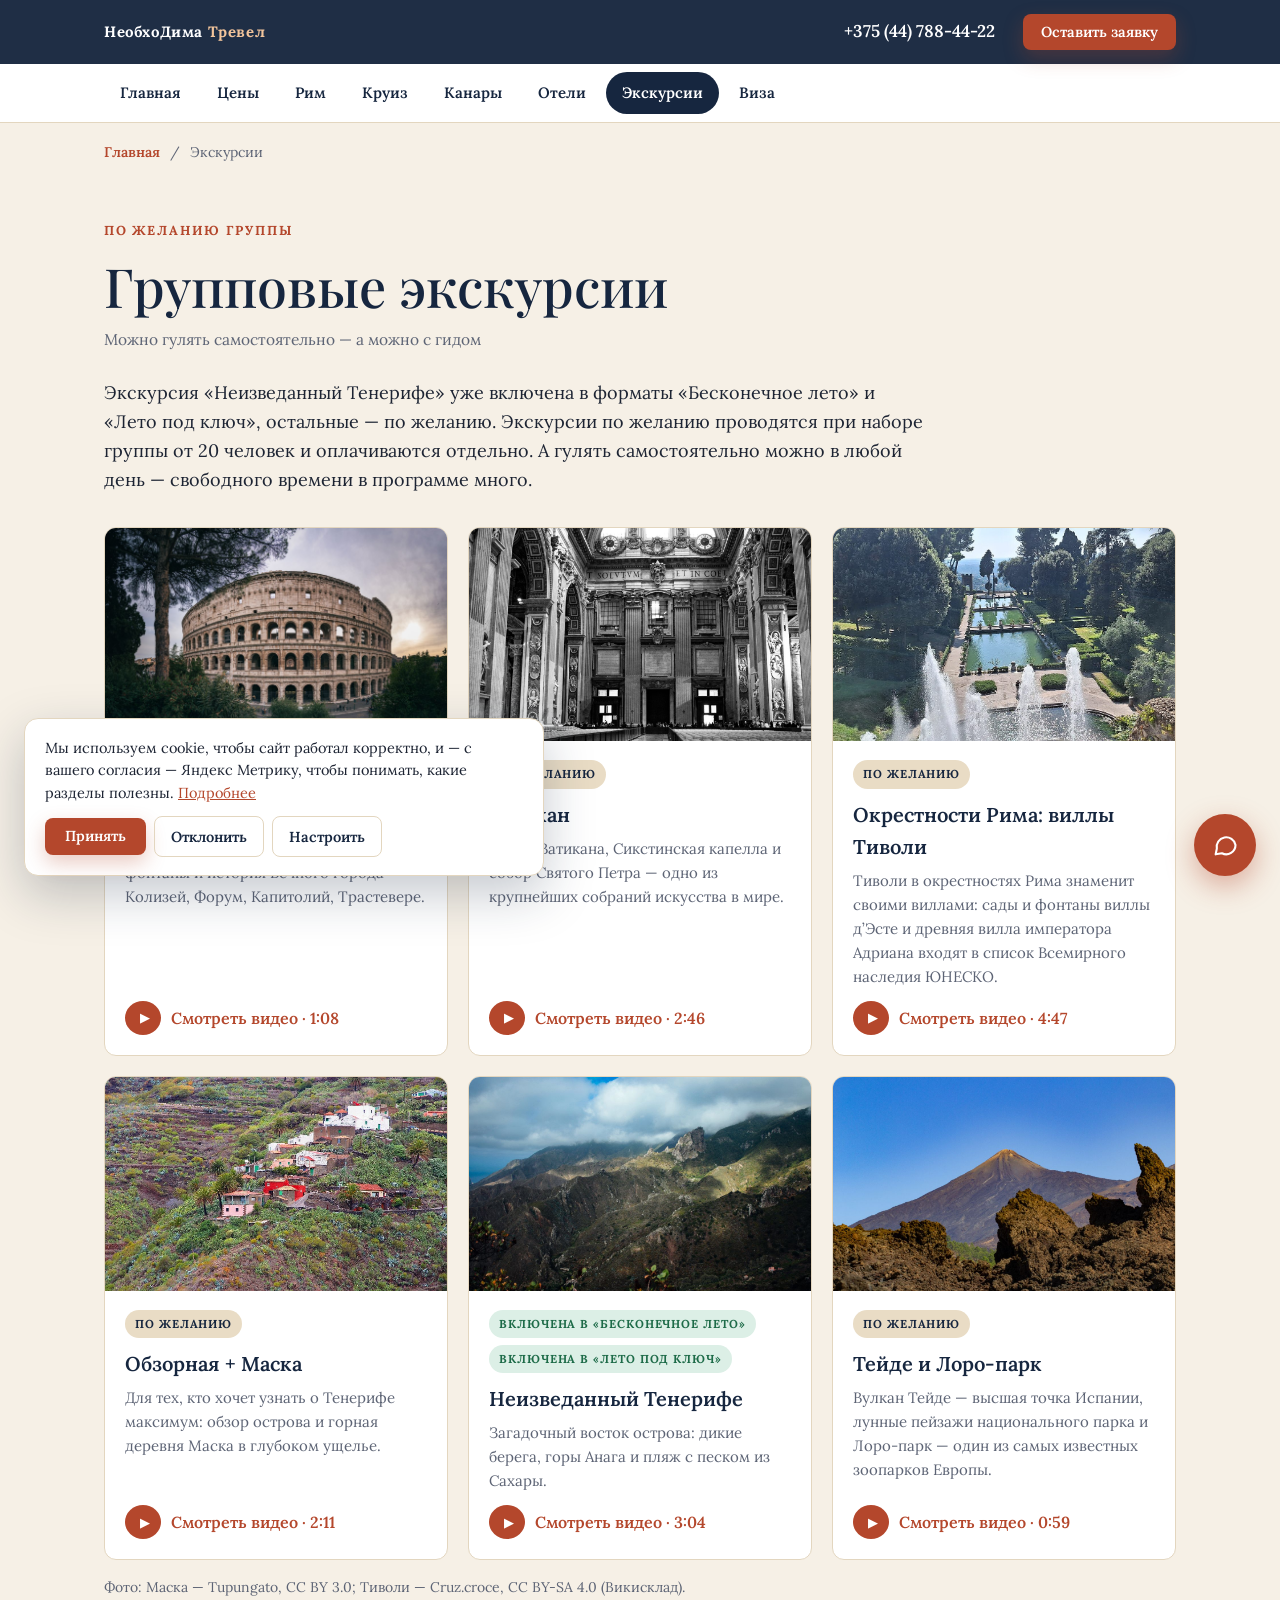
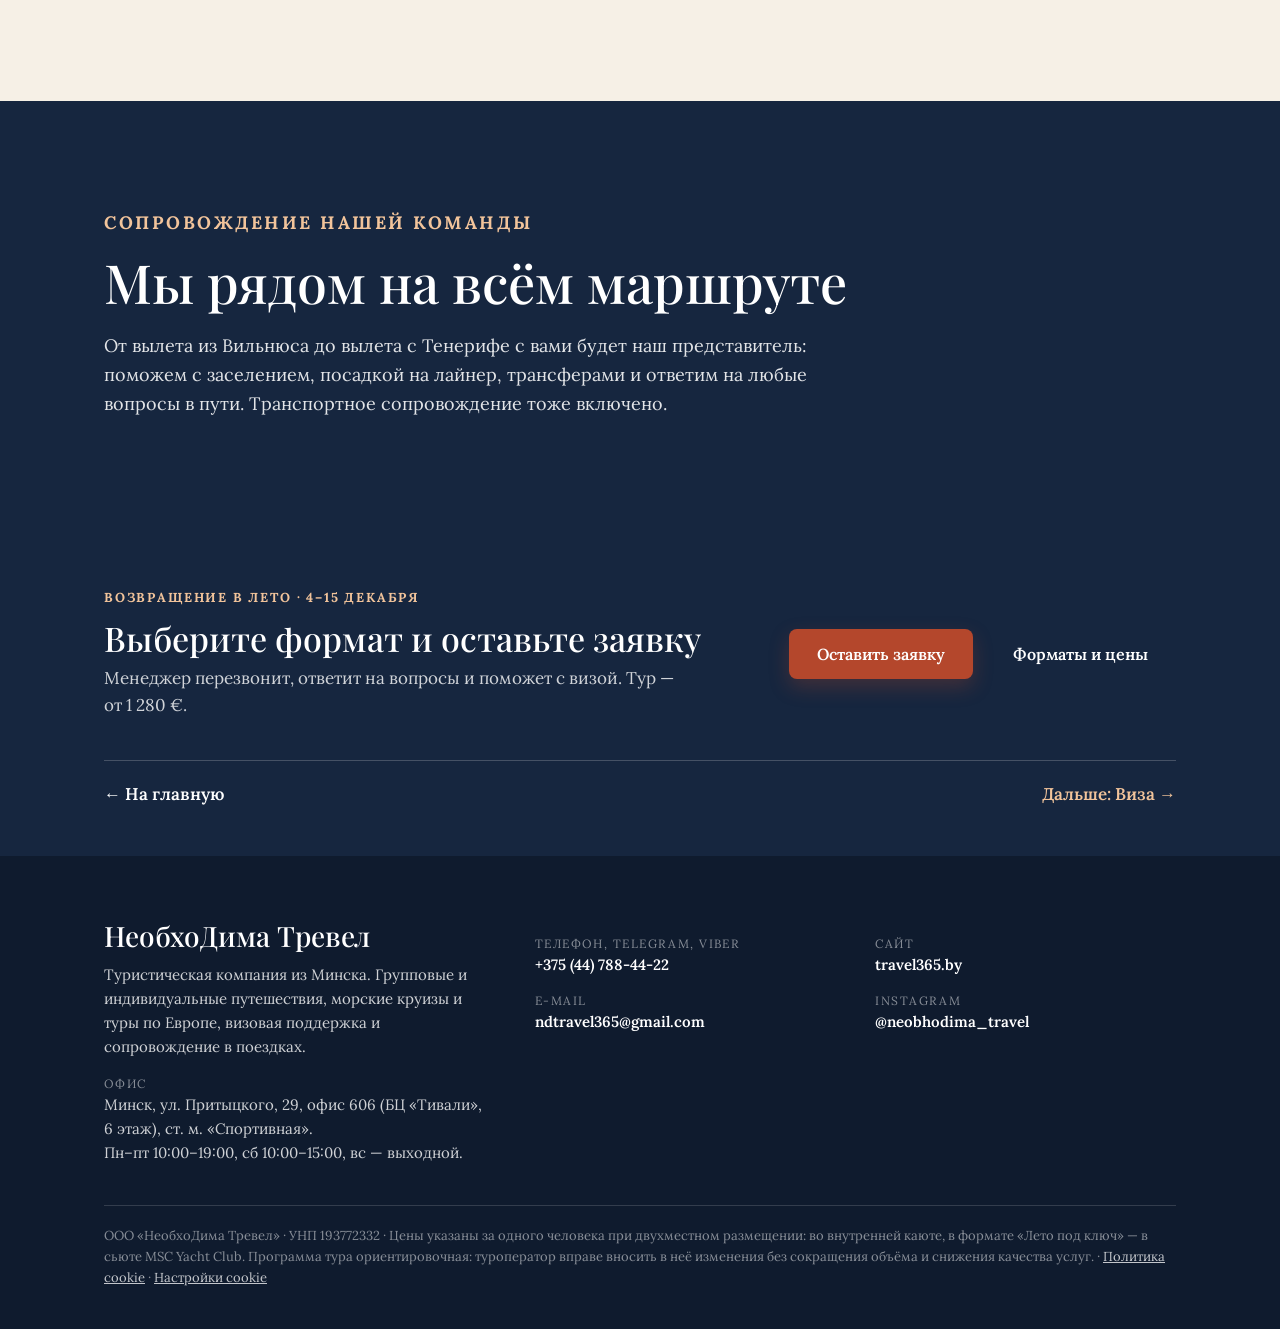
==== commit cc1f4c77: "Cookie: плашка согласия, политика, Метрика только после согласия Co-Authored-By: Claude Opus 5.5 <no" ====
--- a/ekskursii.html
+++ b/ekskursii.html
@@ -11,20 +11,8 @@
 <link rel="preconnect" href="https://fonts.googleapis.com">
 <link rel="preconnect" href="https://fonts.gstatic.com" crossorigin>
 <link href="https://fonts.googleapis.com/css2?family=Playfair+Display:ital,wght@0,500;0,600;1,500&family=Lora:ital,wght@0,400;0,500;0,600;0,700;1,400&display=swap" rel="stylesheet">
-<link rel="stylesheet" href="styles.css?v=202609251114">
-<!-- Yandex.Metrika counter -->
-<script type="text/javascript">
-    (function(m,e,t,r,i,k,a){
-        m[i]=m[i]||function(){(m[i].a=m[i].a||[]).push(arguments)};
-        m[i].l=1*new Date();
-        for (var j = 0; j < document.scripts.length; j++) {if (document.scripts[j].src === r) { return; }}
-        k=e.createElement(t),a=e.getElementsByTagName(t)[0],k.async=1,k.src=r,a.parentNode.insertBefore(k,a)
-    })(window, document,'script','https://mc.yandex.ru/metrika/tag.js?id=113061341', 'ym');
-
-    ym(113061341, 'init', {ssr:true, webvisor:true, clickmap:true, ecommerce:"dataLayer", referrer: document.referrer, url: location.href, accurateTrackBounce:true, trackLinks:true});
-</script>
-<noscript><div><img src="https://mc.yandex.ru/watch/113061341" style="position:absolute; left:-9999px;" alt="" /></div></noscript>
-<!-- /Yandex.Metrika counter -->
+<link rel="stylesheet" href="styles.css?v=202609262306">
+<script src="consent.js?v=1790453138"></script>
 </head>
 <body>
 
@@ -204,7 +192,7 @@
         <a href="https://instagram.com/neobhodima_travel" target="_blank" rel="noopener">@neobhodima_travel</a>
       </div>
     </div>
-    <div class="legal">ООО «НеобхоДима Тревел» · УНП 193772332 · Цены указаны за одного человека при двухместном размещении: во внутренней каюте, в формате «Лето под ключ» — в сьюте MSC Yacht Club. Программа тура ориентировочная: туроператор вправе вносить в неё изменения без сокращения объёма и снижения качества услуг.</div>
+    <div class="legal">ООО «НеобхоДима Тревел» · УНП 193772332 · Цены указаны за одного человека при двухместном размещении: во внутренней каюте, в формате «Лето под ключ» — в сьюте MSC Yacht Club. Программа тура ориентировочная: туроператор вправе вносить в неё изменения без сокращения объёма и снижения качества услуг. · <a href="politika-cookie.html">Политика cookie</a> · <a href="#" data-cookie-settings>Настройки cookie</a></div>
   </div>
 </footer>
 
@@ -250,14 +238,26 @@
   })();
 </script>
 <script>
-  // Цели Метрики: звонок и мессенджеры (заявка — в скрипте формы)
-  document.addEventListener("click", function (e) {
-    var a = e.target.closest && e.target.closest("a[href]");
-    if (!a || typeof ym !== "function") return;
-    var h = a.getAttribute("href");
-    if (h.indexOf("tel:") === 0) ym(113061341, "reachGoal", "call");
-    else if (h.indexOf("t.me/") > -1 || h.indexOf("viber:") === 0) ym(113061341, "reachGoal", "messenger");
-  });
+  // Цели Метрики (идентификаторы — как в настройках целей)
+  (function () {
+    var ID = 113061341;
+    function goal(name) { if (typeof ym === "function") ym(ID, "reachGoal", name); }
+    // Страница, с которой человек пришёл с рекламы (с UTM-метками), — запоминаем на весь визит
+    try {
+      if (/[?&](utm_|yclid=)/.test(location.search) && !sessionStorage.getItem("leto_landing")) {
+        sessionStorage.setItem("leto_landing", location.href);
+      }
+    } catch (e) {}
+    document.addEventListener("click", function (e) {
+      var el = e.target.closest && e.target.closest("a[href], [data-plan]");
+      if (!el) return;
+      if (el.hasAttribute("data-plan")) { goal("format_choose"); return; }
+      var h = el.getAttribute("href");
+      if (h.indexOf("tel:") === 0) goal("phone_click");
+      else if (h.indexOf("t.me/") > -1) goal("telegram_click");
+      else if (h.indexOf("viber:") === 0) goal("viber_click");
+    });
+  })();
 </script>
 </body>
 </html>
--- a/styles.css
+++ b/styles.css
@@ -1078,3 +1078,40 @@
   .cabin-inc > div:last-child, .cabin-inc.big > div:last-child { padding: 0 16px 16px; }
   .cabin-inc .ph { min-height: 190px; }
 }
+
+/* ================= COOKIE: ПЛАШКА И ПОЛИТИКА ================= */
+.cookie {
+  position: fixed; left: 24px; bottom: 24px; z-index: 150; width: min(520px, calc(100% - 48px));
+  background: var(--paper); color: var(--text); border-radius: 14px; padding: 18px 20px;
+  box-shadow: 0 18px 50px rgba(22,38,63,.25); border: 1px solid var(--line);
+}
+.cookie[hidden] { display: none; }
+.cookie-text { margin: 0 0 12px; font-size: 14.5px; line-height: 1.55; }
+.cookie-text a { color: var(--terra); }
+.cookie-settings { margin: 0 0 12px; display: grid; gap: 8px; }
+.cookie-settings[hidden] { display: none; }
+.cookie-opt { display: flex; gap: 10px; align-items: flex-start; font-size: 14px; color: var(--muted); }
+.cookie-opt b { color: var(--navy); }
+.cookie-opt input { margin-top: 4px; accent-color: var(--terra); }
+.cookie-actions { display: flex; flex-wrap: wrap; gap: 8px; align-items: center; }
+.cookie-actions .btn { padding: 11px 20px; font-size: 14.5px; }
+.cookie-actions [hidden] { display: none; }
+.cookie-btn {
+  border: 1.5px solid var(--line); background: transparent; border-radius: 8px; padding: 10px 16px;
+  font: 600 14.5px var(--sans); color: var(--navy); cursor: pointer;
+}
+.cookie-btn:hover { border-color: var(--navy); }
+.legal a { color: rgba(255,255,255,.75); }
+
+.policy { padding-top: 40px; }
+.policy .wrap { max-width: 860px; }
+.policy h1 { font-size: clamp(30px, 4vw, 42px); margin-bottom: 8px; }
+.policy h2 { font-size: 24px; margin: 34px 0 10px; }
+.policy p, .policy li { font-size: 16.5px; line-height: 1.7; }
+.policy ul { padding-left: 20px; }
+.policy li { margin-bottom: 10px; }
+.policy a { color: var(--terra); }
+
+@media (max-width: 680px) {
+  .cookie { left: 12px; right: 12px; width: auto; bottom: 76px; padding: 14px 16px; }
+}
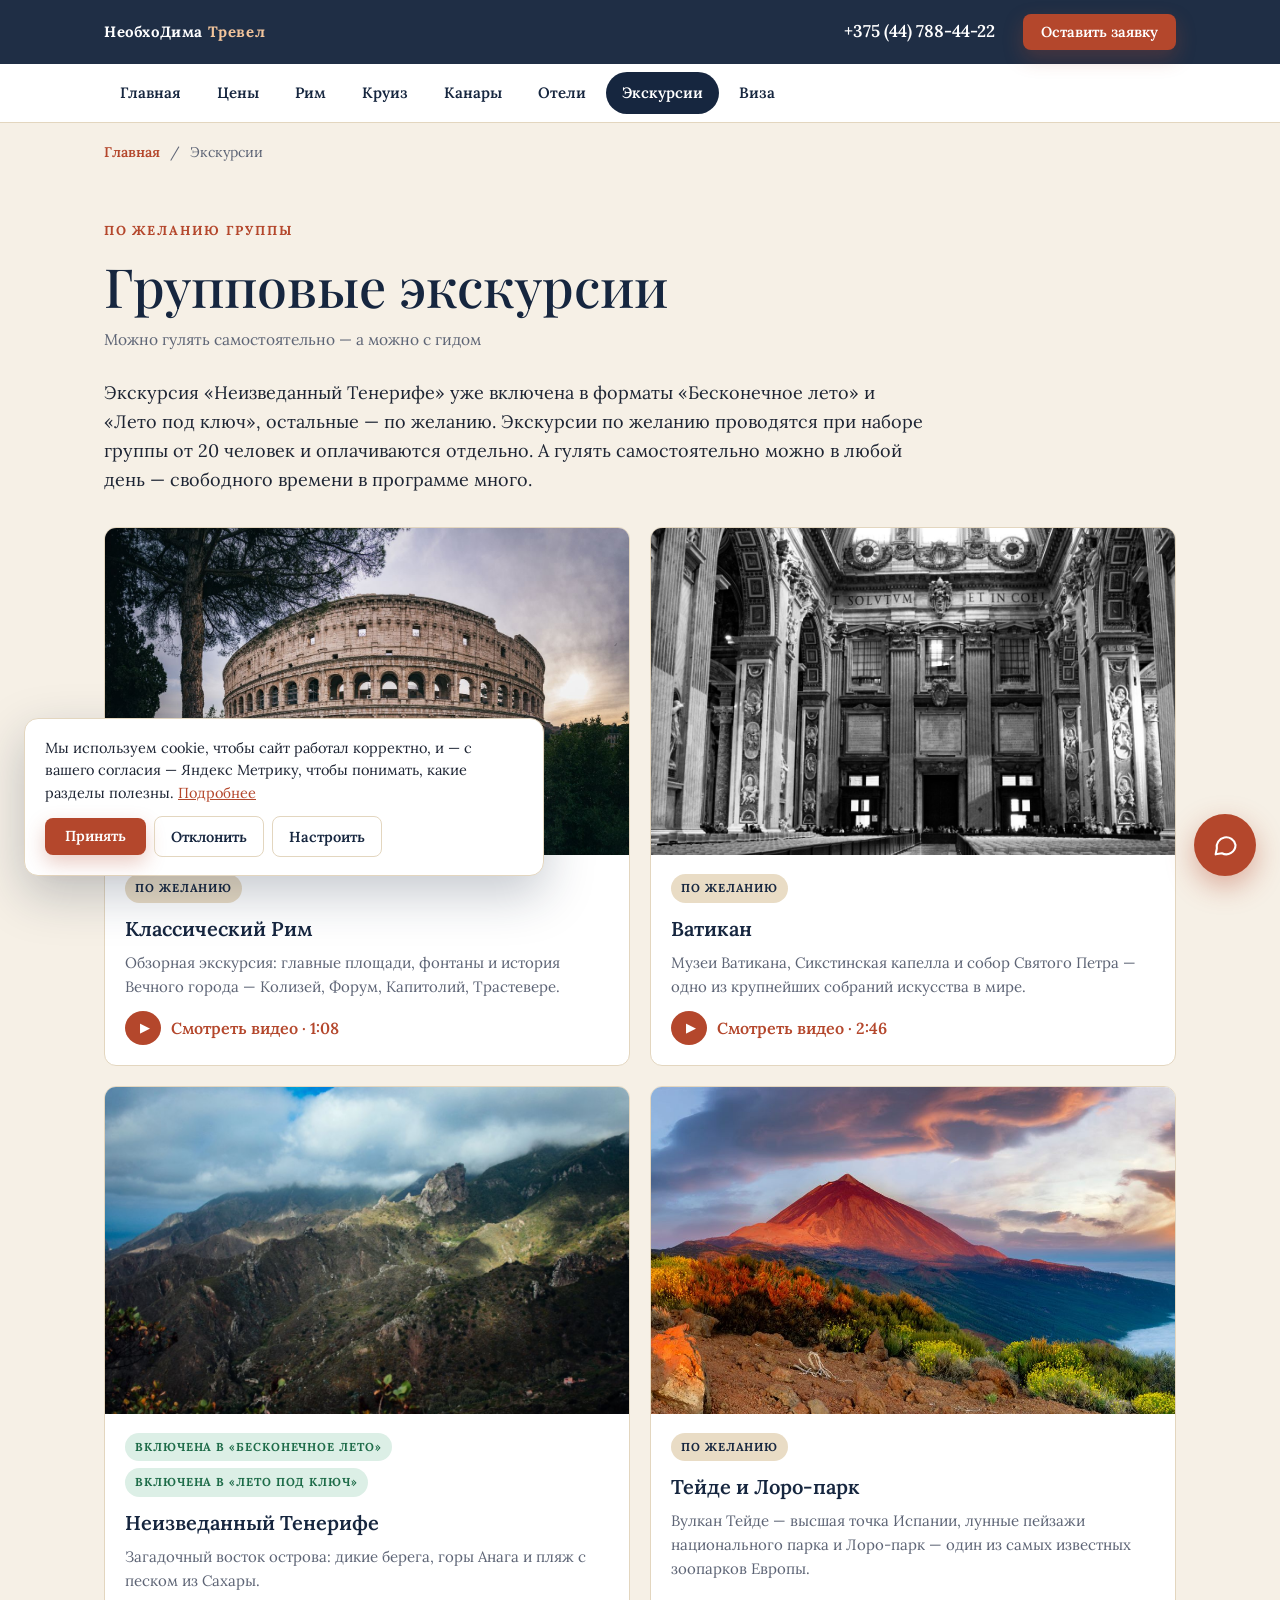
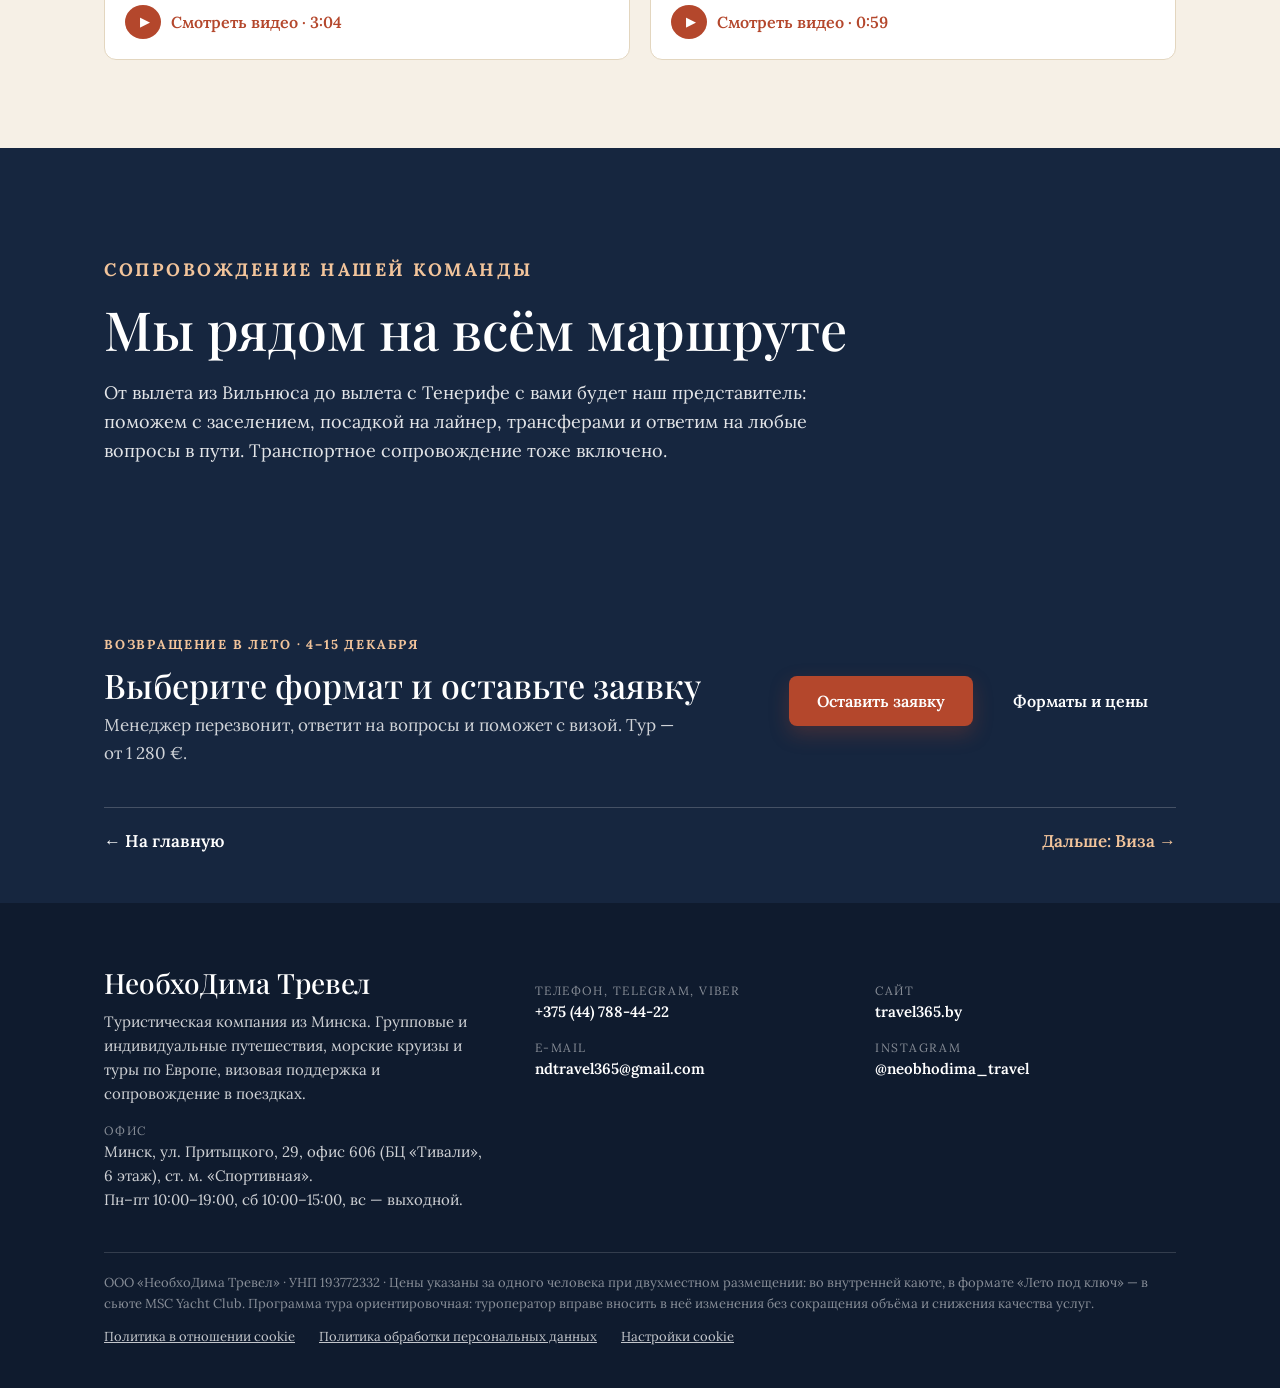
==== commit 4dedca08: "Новые фото, ссылки на политики в подвале, без Тиволи и «Маски» - Рим: на всех общих фото — рождестве" ====
--- a/ekskursii.html
+++ b/ekskursii.html
@@ -11,8 +11,8 @@
 <link rel="preconnect" href="https://fonts.googleapis.com">
 <link rel="preconnect" href="https://fonts.gstatic.com" crossorigin>
 <link href="https://fonts.googleapis.com/css2?family=Playfair+Display:ital,wght@0,500;0,600;1,500&family=Lora:ital,wght@0,400;0,500;0,600;0,700;1,400&display=swap" rel="stylesheet">
-<link rel="stylesheet" href="styles.css?v=202609262306">
-<script src="consent.js?v=1790453138"></script>
+<link rel="stylesheet" href="styles.css?v=202609270038">
+<script src="consent.js?v=202609270038"></script>
 </head>
 <body>
 
@@ -81,24 +81,6 @@
         </div>
       </article>
       <article class="tour">
-        <div class="ph"><img src="images/tivoli.jpg" alt="Окрестности Рима: виллы Тиволи" loading="lazy"></div>
-        <div>
-          <div class="tour-tags"><span class="opt-badge">По желанию</span></div>
-          <h4>Окрестности Рима: виллы Тиволи</h4>
-          <p>Тиволи в окрестностях Рима знаменит своими виллами: сады и фонтаны виллы д’Эсте и древняя вилла императора Адриана входят в список Всемирного наследия ЮНЕСКО.</p>
-          <button type="button" class="tour-play" data-yt="6LSpemb57oo" data-credit="Aerial Italy: Tivoli & Villa Adriana from above · 4K">Смотреть видео · 4:47</button>
-        </div>
-      </article>
-      <article class="tour">
-        <div class="ph"><img src="images/masca.jpg" alt="Обзорная + Маска" loading="lazy"></div>
-        <div>
-          <div class="tour-tags"><span class="opt-badge">По желанию</span></div>
-          <h4>Обзорная + Маска</h4>
-          <p>Для тех, кто хочет узнать о Тенерифе максимум: обзор острова и горная деревня Маска в глубоком ущелье.</p>
-          <button type="button" class="tour-play" data-yt="a2d41fv5QFk" data-credit="Masca Valley · Drone 4K">Смотреть видео · 2:11</button>
-        </div>
-      </article>
-      <article class="tour">
         <div class="ph"><img src="images/anaga.jpg" alt="Неизведанный Тенерифе" loading="lazy"></div>
         <div>
           <div class="tour-tags"><span class="inc-badge">Включена в «Бесконечное лето»</span><span class="inc-badge">Включена в «Лето под ключ»</span></div>
@@ -108,7 +90,7 @@
         </div>
       </article>
       <article class="tour">
-        <div class="ph"><img src="images/teide.jpg" alt="Тейде и Лоро-парк" loading="lazy"></div>
+        <div class="ph"><img src="images/teide-sunset.jpg" alt="Тейде и Лоро-парк" loading="lazy" style="object-position: 38% center;"></div>
         <div>
           <div class="tour-tags"><span class="opt-badge">По желанию</span></div>
           <h4>Тейде и Лоро-парк</h4>
@@ -117,7 +99,6 @@
         </div>
       </article>
     </div>
-    <p class="note">Фото: Маска — Tupungato, CC BY 3.0; Тиволи — Cruz.croce, CC BY-SA 4.0 (Викисклад).</p>
   </div>
 </section>
 
@@ -192,7 +173,8 @@
         <a href="https://instagram.com/neobhodima_travel" target="_blank" rel="noopener">@neobhodima_travel</a>
       </div>
     </div>
-    <div class="legal">ООО «НеобхоДима Тревел» · УНП 193772332 · Цены указаны за одного человека при двухместном размещении: во внутренней каюте, в формате «Лето под ключ» — в сьюте MSC Yacht Club. Программа тура ориентировочная: туроператор вправе вносить в неё изменения без сокращения объёма и снижения качества услуг. · <a href="politika-cookie.html">Политика cookie</a> · <a href="#" data-cookie-settings>Настройки cookie</a></div>
+    <div class="legal">ООО «НеобхоДима Тревел» · УНП 193772332 · Цены указаны за одного человека при двухместном размещении: во внутренней каюте, в формате «Лето под ключ» — в сьюте MSC Yacht Club. Программа тура ориентировочная: туроператор вправе вносить в неё изменения без сокращения объёма и снижения качества услуг.</div>
+    <div class="legal-links"><a href="politika-cookie.html">Политика в отношении cookie</a><a href="https://travel365.by/turistam/politika-konfidentsialnosti/" target="_blank" rel="noopener">Политика обработки персональных данных</a><a href="#" data-cookie-settings>Настройки cookie</a></div>
   </div>
 </footer>
 
@@ -242,12 +224,6 @@
   (function () {
     var ID = 113061341;
     function goal(name) { if (typeof ym === "function") ym(ID, "reachGoal", name); }
-    // Страница, с которой человек пришёл с рекламы (с UTM-метками), — запоминаем на весь визит
-    try {
-      if (/[?&](utm_|yclid=)/.test(location.search) && !sessionStorage.getItem("leto_landing")) {
-        sessionStorage.setItem("leto_landing", location.href);
-      }
-    } catch (e) {}
     document.addEventListener("click", function (e) {
       var el = e.target.closest && e.target.closest("a[href], [data-plan]");
       if (!el) return;
--- a/styles.css
+++ b/styles.css
@@ -581,6 +581,7 @@
   background: linear-gradient(to top, rgba(12,22,38,.85), rgba(12,22,38,0));
 }
 .strip figcaption span { display: block; font-size: 11.5px; font-weight: 700; letter-spacing: .12em; text-transform: uppercase; color: var(--sun); margin-bottom: 4px; }
+.strip figcaption small { display: block; margin-top: 4px; font-size: 14px; font-weight: 400; color: rgba(255,255,255,.85); }
 
 /* Раскрывающиеся строки: дни маршрута и вопросы */
 .day { display: block; padding: 0; }
@@ -778,7 +779,7 @@
 .team-strip .ph { aspect-ratio: 3 / 4; }
 
 /* ================= ЭКСКУРСИИ ================= */
-.tours-full { display: grid; grid-template-columns: repeat(3, 1fr); gap: 20px; margin-top: 32px; }
+.tours-full { display: grid; grid-template-columns: repeat(2, 1fr); gap: 20px; margin-top: 32px; }
 .tours-full .tour { display: flex; flex-direction: column; background: var(--paper); }
 .tours-full .tour .ph { aspect-ratio: 16 / 10; }
 .tours-full .tour > div:last-child { padding: 18px 20px 20px; display: flex; flex-direction: column; flex: 1; }
@@ -1102,6 +1103,9 @@
 }
 .cookie-btn:hover { border-color: var(--navy); }
 .legal a { color: rgba(255,255,255,.75); }
+.legal-links { display: flex; flex-wrap: wrap; gap: 8px 24px; margin-top: 12px; font-size: 13px; }
+.legal-links a { color: rgba(255,255,255,.75); }
+.legal-links a:hover { color: #fff; }
 
 .policy { padding-top: 40px; }
 .policy .wrap { max-width: 860px; }
@@ -1115,3 +1119,11 @@
 @media (max-width: 680px) {
   .cookie { left: 12px; right: 12px; width: auto; bottom: 76px; padding: 14px 16px; }
 }
+
+.agree a { color: inherit; text-decoration: underline; }
+
+/* Таблица cookie на странице политики */
+.table-scroll { overflow-x: auto; margin: 6px 0 16px; }
+.cookie-table { border-collapse: collapse; width: 100%; min-width: 620px; font-size: 14.5px; line-height: 1.5; }
+.cookie-table th, .cookie-table td { border: 1px solid var(--line); padding: 8px 10px; vertical-align: top; text-align: left; }
+.cookie-table th { background: var(--cream); color: var(--navy); font-weight: 600; }
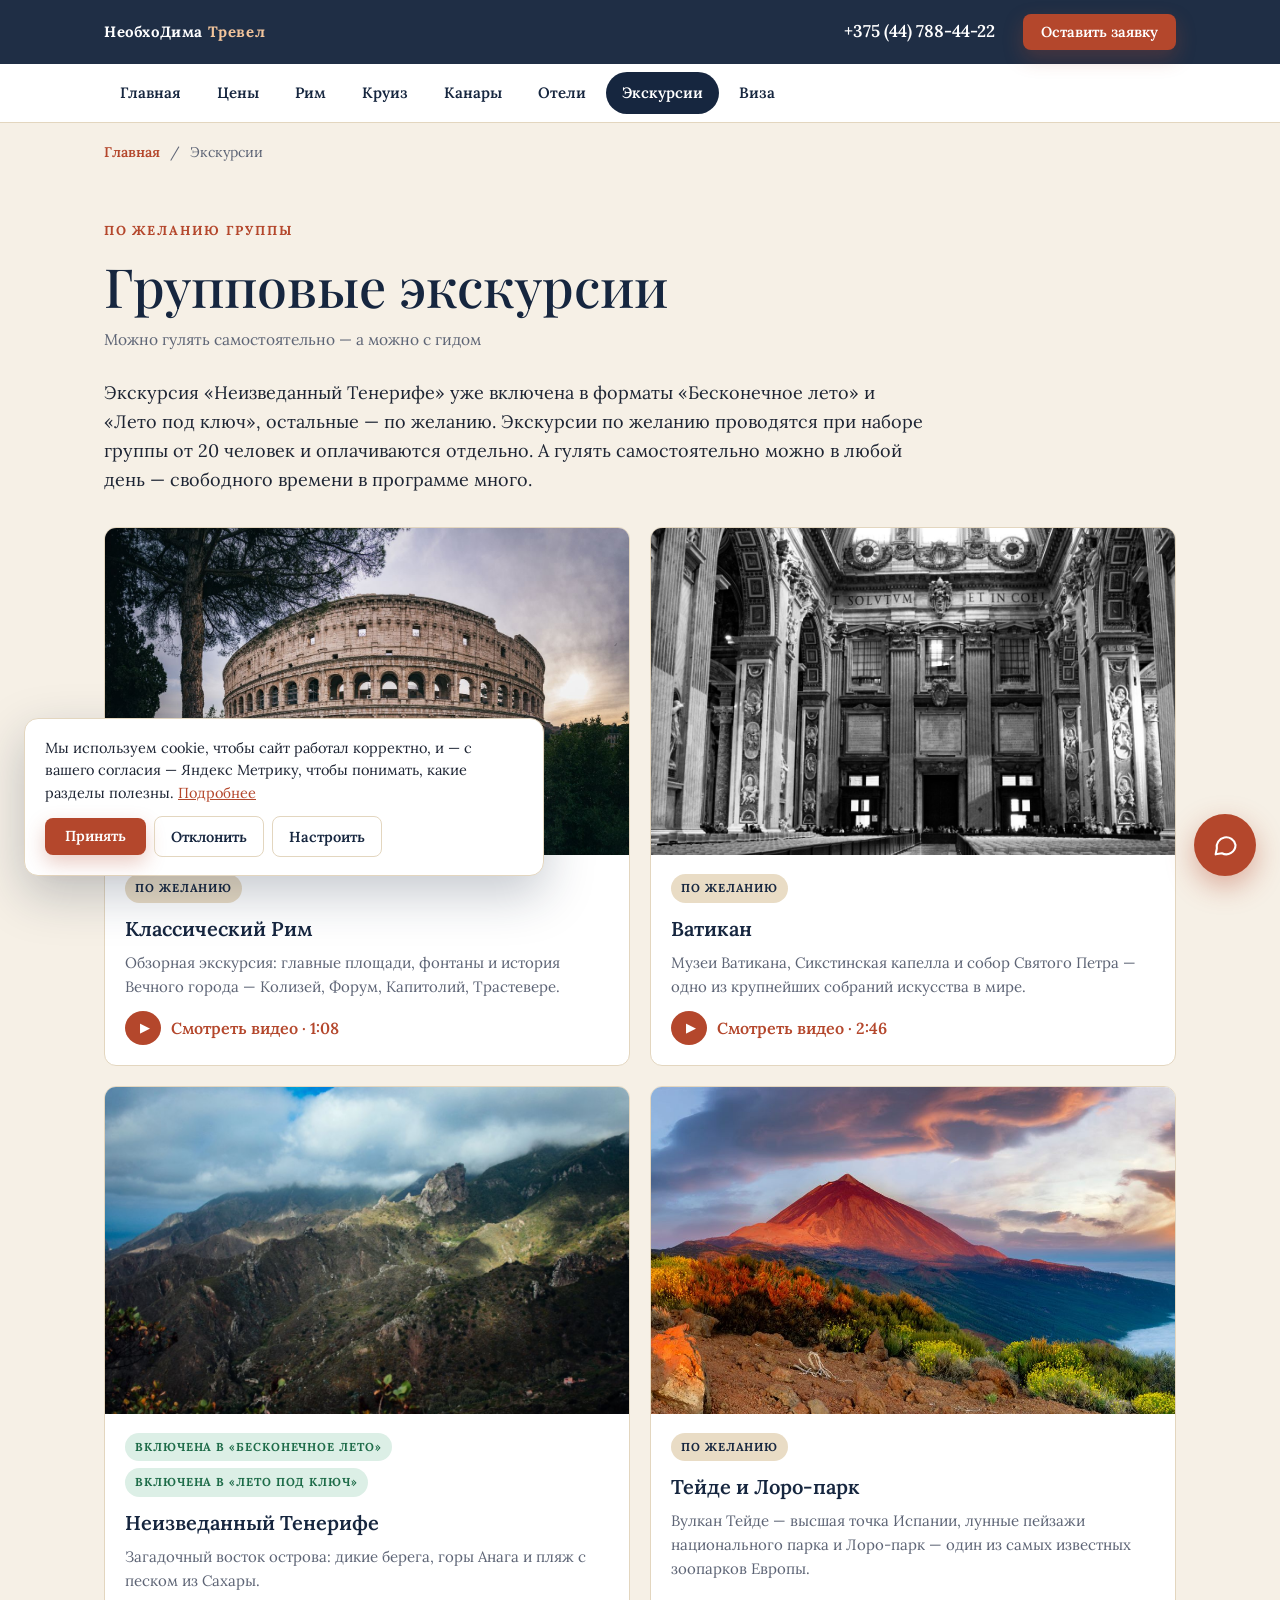
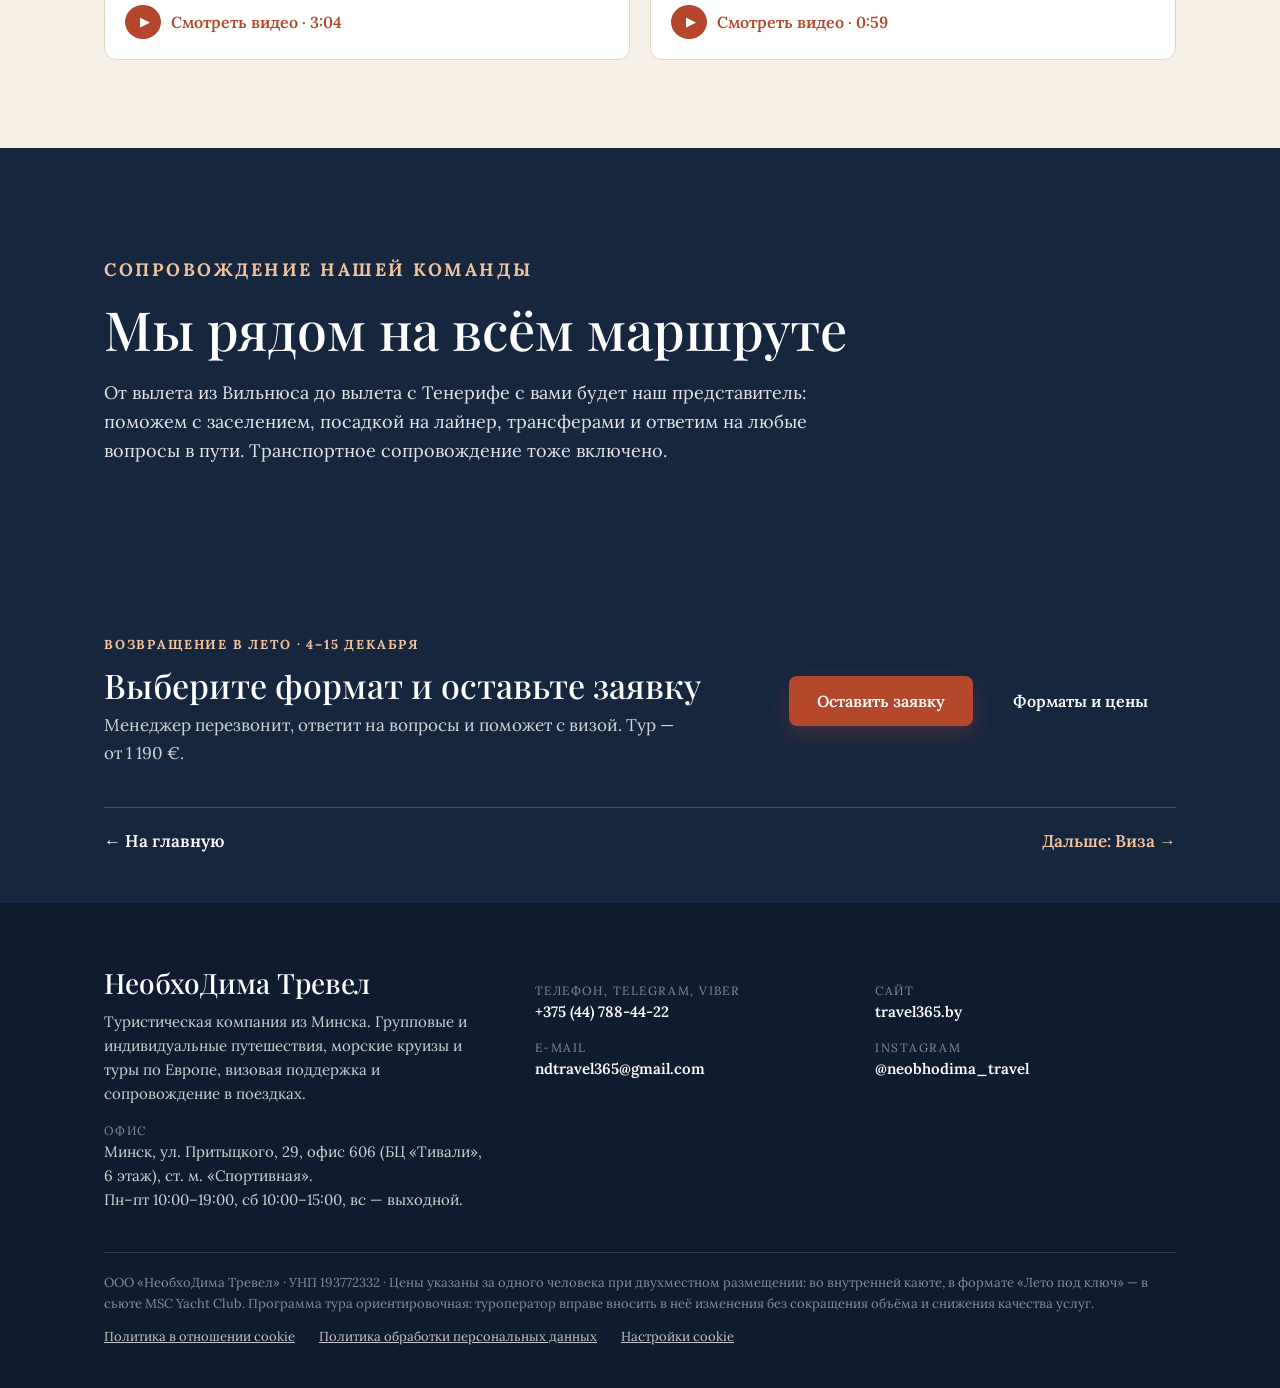
==== commit 037d1f57: "Акционные цены до 5 октября: старые зачёркнуты, скидка в процентах Круизный 1 190 € (было 1 490), Бе" ====
--- a/ekskursii.html
+++ b/ekskursii.html
@@ -133,7 +133,7 @@
       <div>
         <p class="eyebrow">Возвращение в лето · 4–15 декабря</p>
         <h3>Выберите формат и оставьте заявку</h3>
-        <p>Менеджер перезвонит, ответит на вопросы и поможет с визой. Тур — от&nbsp;1&nbsp;280&nbsp;€.</p>
+        <p>Менеджер перезвонит, ответит на вопросы и поможет с визой. Тур — от&nbsp;1&nbsp;190&nbsp;€.</p>
       </div>
       <div class="next-actions">
         <a class="btn" href="index.html#zayavka">Оставить заявку</a>
--- a/styles.css
+++ b/styles.css
@@ -1127,3 +1127,11 @@
 .cookie-table { border-collapse: collapse; width: 100%; min-width: 620px; font-size: 14.5px; line-height: 1.5; }
 .cookie-table th, .cookie-table td { border: 1px solid var(--line); padding: 8px 10px; vertical-align: top; text-align: left; }
 .cookie-table th { background: var(--cream); color: var(--navy); font-weight: 600; }
+
+/* Акция: старая цена зачёркнута красным, рядом процент скидки */
+.old-price { display: flex; align-items: center; gap: 8px; margin-top: 12px; font-size: 17px; color: var(--muted); }
+.old-price s { text-decoration-color: #d62828; text-decoration-thickness: 2px; }
+.old-price + .cmp-price { margin-top: 6px; }
+.old-price + .plan-price { margin-top: 2px; }
+.sale-tag { background: #d62828; color: #fff; font-size: 12px; font-weight: 700; line-height: 1; padding: 4px 7px; border-radius: 6px; }
+.sale-note { color: #d62828; }
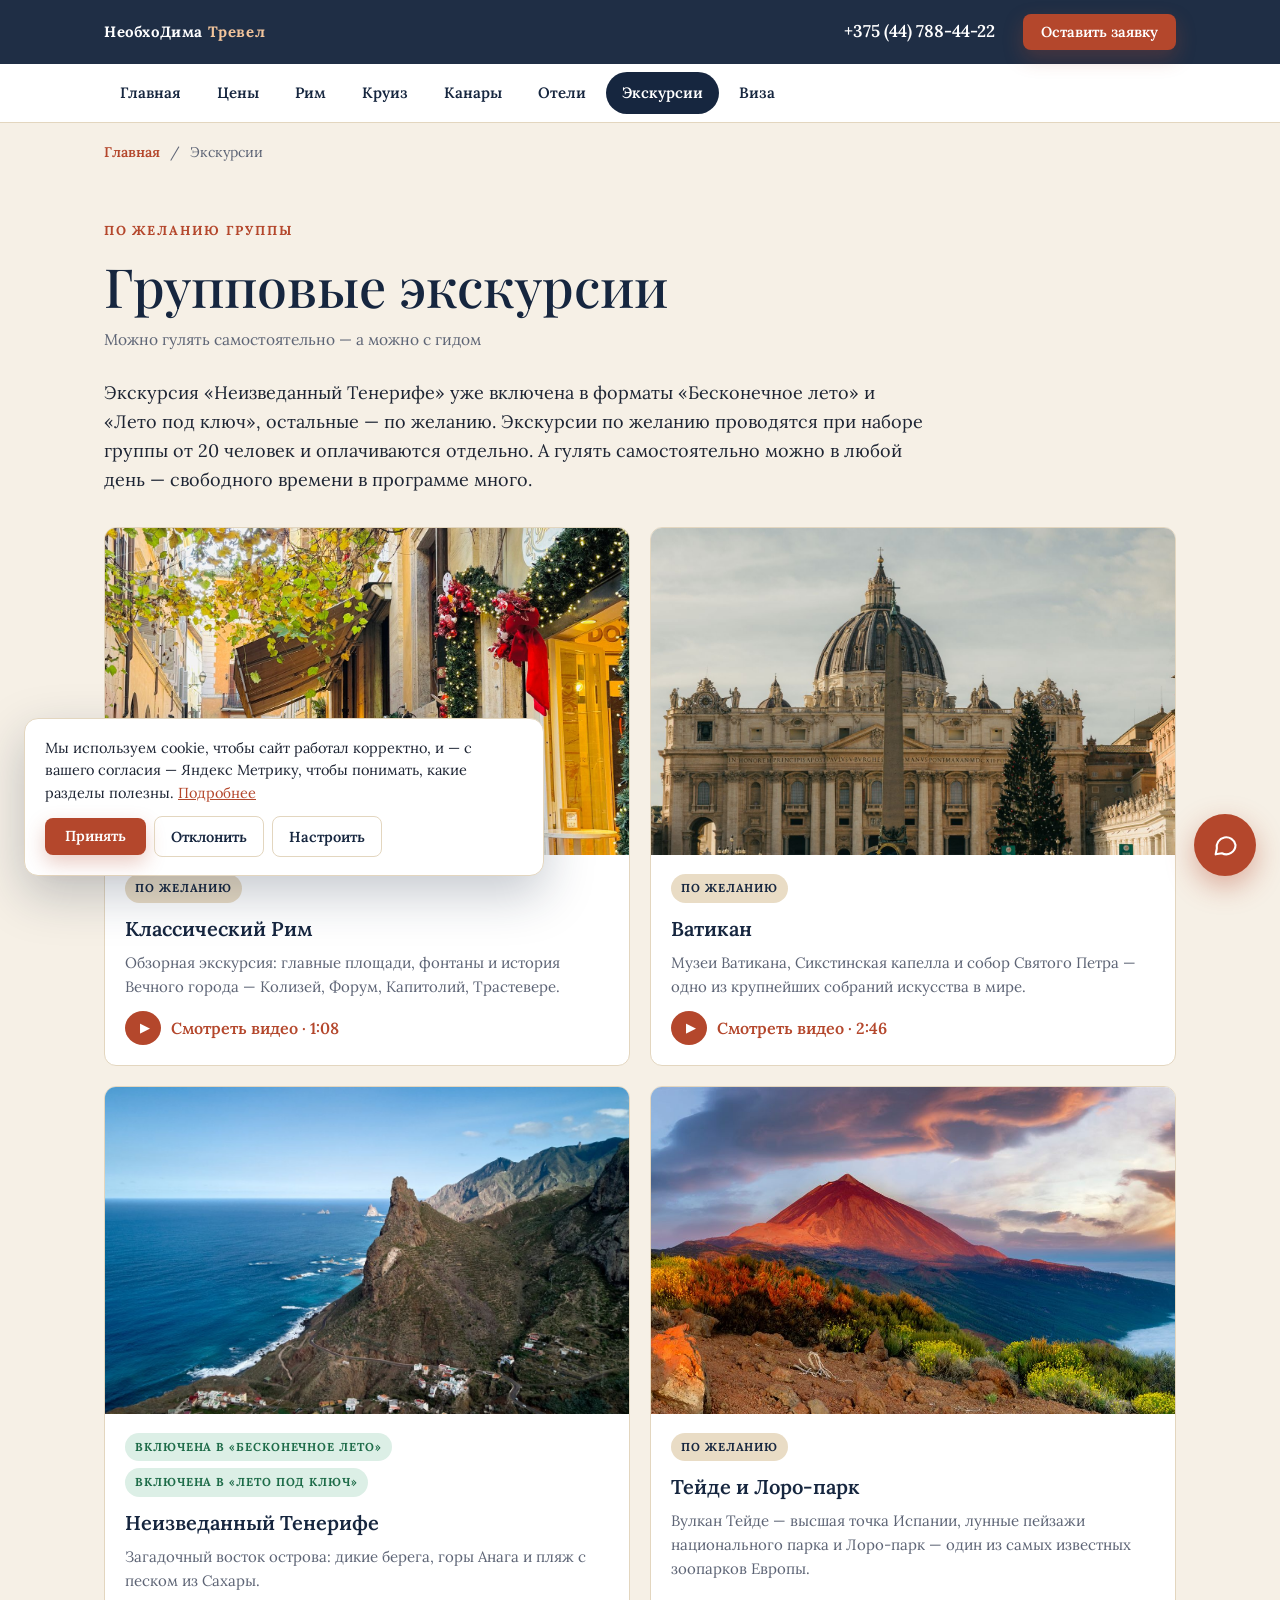
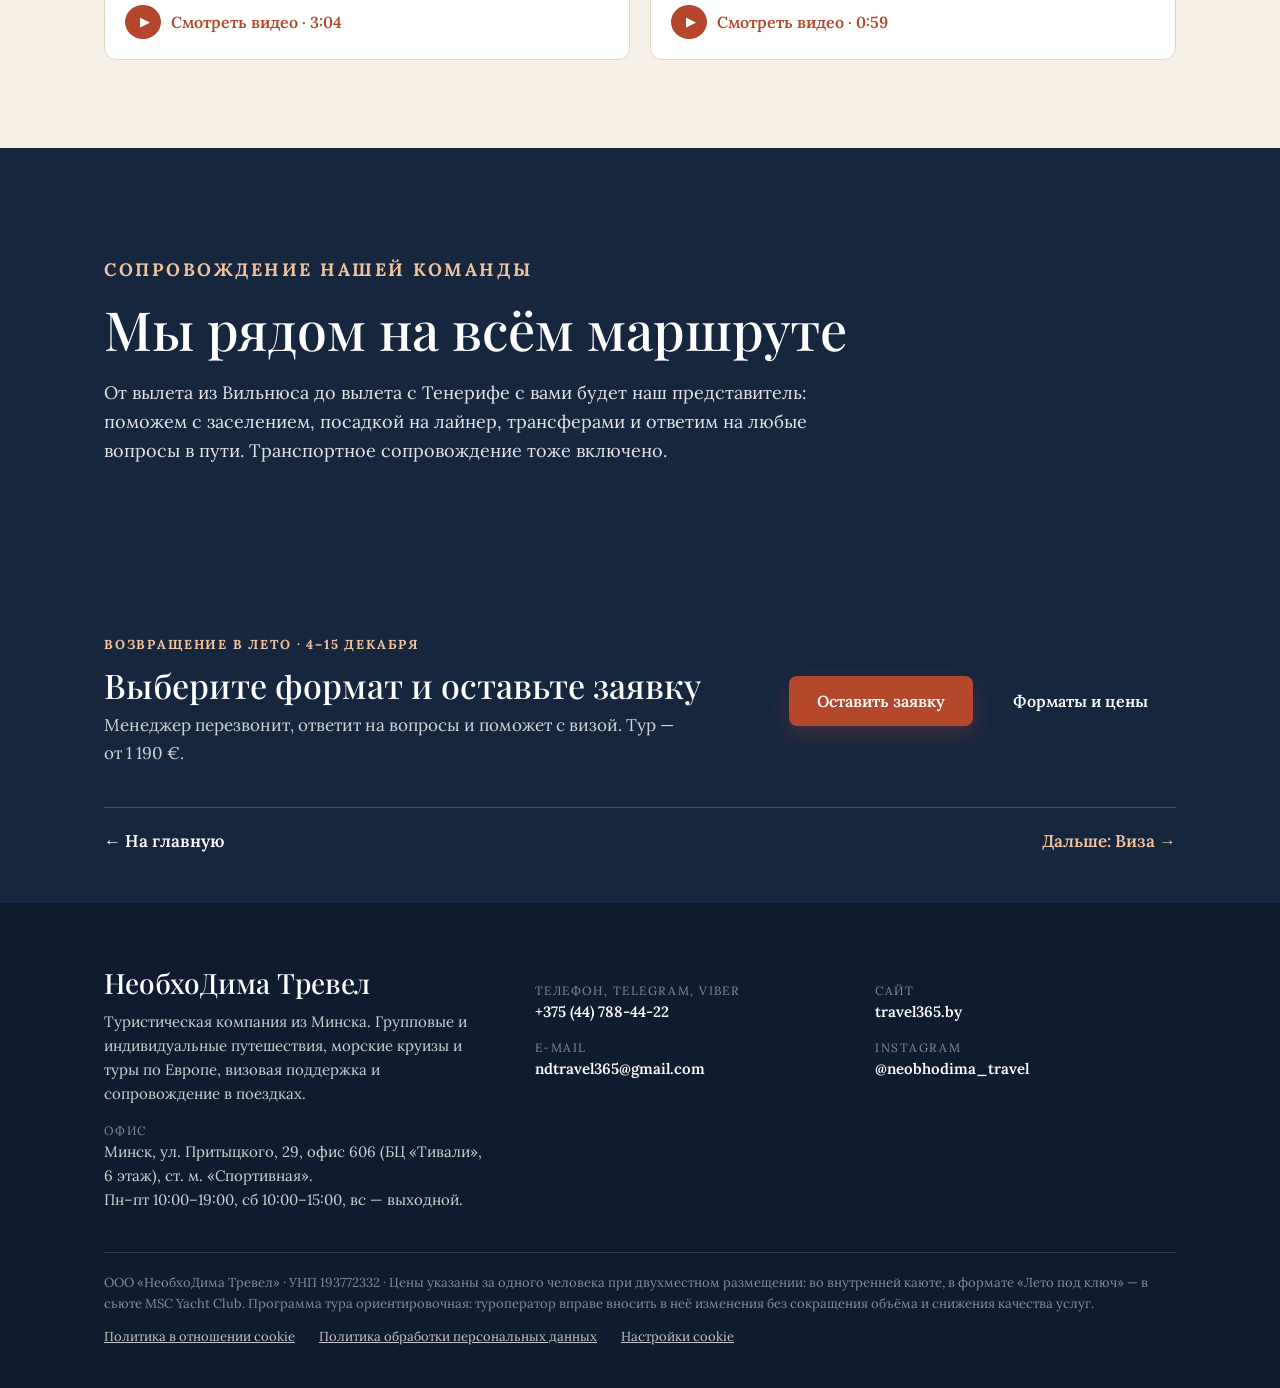
==== commit d18211b4: "Эмоции: фото с людьми, короткие видео MSC, декабрьский Рим, живее дизайн Мозаика «Что вы привезёте д" ====
--- a/ekskursii.html
+++ b/ekskursii.html
@@ -11,7 +11,7 @@
 <link rel="preconnect" href="https://fonts.googleapis.com">
 <link rel="preconnect" href="https://fonts.gstatic.com" crossorigin>
 <link href="https://fonts.googleapis.com/css2?family=Playfair+Display:ital,wght@0,500;0,600;1,500&family=Lora:ital,wght@0,400;0,500;0,600;0,700;1,400&display=swap" rel="stylesheet">
-<link rel="stylesheet" href="styles.css?v=202609270038">
+<link rel="stylesheet" href="styles.css?v=202610022140">
 <script src="consent.js?v=202609270038"></script>
 </head>
 <body>
@@ -63,7 +63,7 @@
 
     <div class="tours tours-full">
       <article class="tour">
-        <div class="ph"><img src="images/rome-colosseum.jpg" alt="Классический Рим" loading="lazy"></div>
+        <div class="ph"><img src="images/tour-rome.jpg" alt="Классический Рим" loading="lazy"></div>
         <div>
           <div class="tour-tags"><span class="opt-badge">По желанию</span></div>
           <h4>Классический Рим</h4>
@@ -72,7 +72,7 @@
         </div>
       </article>
       <article class="tour">
-        <div class="ph"><img src="images/vatican.jpg" alt="Ватикан" loading="lazy"></div>
+        <div class="ph"><img src="images/tour-vatican.jpg" alt="Ватикан" loading="lazy"></div>
         <div>
           <div class="tour-tags"><span class="opt-badge">По желанию</span></div>
           <h4>Ватикан</h4>
@@ -81,7 +81,7 @@
         </div>
       </article>
       <article class="tour">
-        <div class="ph"><img src="images/anaga.jpg" alt="Неизведанный Тенерифе" loading="lazy"></div>
+        <div class="ph"><img src="images/tour-anaga.jpg" alt="Неизведанный Тенерифе" loading="lazy"></div>
         <div>
           <div class="tour-tags"><span class="inc-badge">Включена в «Бесконечное лето»</span><span class="inc-badge">Включена в «Лето под ключ»</span></div>
           <h4>Неизведанный Тенерифе</h4>
@@ -210,6 +210,7 @@
     document.querySelectorAll('[data-yt]').forEach(function (b) {
       b.addEventListener('click', function (e) {
         e.preventDefault();
+        if (location.protocol === 'file:') { window.open('https://www.youtube.com/watch?v=' + b.getAttribute('data-yt'), '_blank'); return; }
         frame.innerHTML = '<iframe src="https://www.youtube-nocookie.com/embed/' + b.getAttribute('data-yt') +
           '?autoplay=1&rel=0&playsinline=1" title="Видео" allow="autoplay; encrypted-media; picture-in-picture; fullscreen" allowfullscreen></iframe>';
         box.querySelector('.vbox-credit').textContent = b.getAttribute('data-credit') || '';
--- a/styles.css
+++ b/styles.css
@@ -1135,3 +1135,138 @@
 .old-price + .plan-price { margin-top: 2px; }
 .sale-tag { background: #d62828; color: #fff; font-size: 12px; font-weight: 700; line-height: 1; padding: 4px 7px; border-radius: 6px; }
 .sale-note { color: #d62828; }
+
+/* ---------- ЭМОЦИИ: живые фото, видео-полоса, движение (2026-10-02) ---------- */
+.hand { font-family: "Caveat", "Segoe Script", cursive; font-weight: 600; }
+
+/* Мозаика «Что вы привезёте домой» */
+.moments-sec { background: var(--paper); }
+.moments-sec h2 em { color: var(--terra); font-style: italic; }
+.moments {
+  display: grid; grid-template-columns: repeat(4, 1fr); grid-auto-rows: 250px;
+  gap: 14px; margin-top: 36px;
+}
+.mo { margin: 0; }
+.mo.big { grid-column: span 2; grid-row: span 2; }
+.mo.tall { grid-row: span 2; }
+.mo.wide { grid-column: span 2; }
+.mo figcaption {
+  position: absolute; left: 0; right: 0; bottom: 0; padding: 56px 18px 14px;
+  background: linear-gradient(transparent, rgba(16,24,40,.82));
+  color: #fff; font-family: "Caveat", "Segoe Script", cursive; font-weight: 600;
+  font-size: 25px; line-height: 1.08;
+}
+.mo figcaption span {
+  display: block; font-family: var(--sans); font-size: 11.5px; font-weight: 700;
+  letter-spacing: .12em; text-transform: uppercase; color: var(--sun); margin-bottom: 5px;
+}
+.mo.big figcaption { font-size: 34px; padding: 80px 24px 20px; }
+.moments-note { font-size: 14px; color: var(--muted); margin-top: 14px; }
+.moments-cta { display: flex; flex-wrap: wrap; align-items: center; gap: 12px 24px; margin-top: 30px; }
+.moments-cta p { margin: 0; font-family: "Caveat", "Segoe Script", cursive; font-weight: 600; font-size: 30px; line-height: 1.1; color: var(--navy); }
+
+/* Ряд «моментов» на страницах подробностей */
+.mo-row { display: grid; grid-template-columns: repeat(4, 1fr); gap: 14px; margin-top: 32px; }
+.mo-row .mo { aspect-ratio: 3 / 4; }
+.mo-row.three { grid-template-columns: repeat(3, 1fr); }
+.mo-row .mo figcaption { font-size: 23px; }
+
+/* Текст + живое видео рядом */
+.feel { display: grid; grid-template-columns: 1.05fr 1fr; gap: 40px; align-items: center; margin-top: 40px; }
+.feel p { font-size: 18px; }
+.feel .quote { font-family: "Caveat", "Segoe Script", cursive; font-weight: 600; font-size: 34px; line-height: 1.1; color: var(--terra); margin: 0 0 16px; }
+.feel .ph { aspect-ratio: 16 / 10; }
+.feel video { width: 100%; height: 100%; object-fit: cover; display: block; }
+
+/* Видео-полоса во всю ширину */
+.vband { position: relative; padding: 0; min-height: min(78vh, 620px); display: flex; align-items: flex-end; background: var(--navy); overflow: hidden; }
+.vband video, .vband .vband-poster { position: absolute; inset: 0; width: 100%; height: 100%; object-fit: cover; }
+.vband::after { content: ""; position: absolute; inset: 0; background: linear-gradient(180deg, rgba(16,24,40,.12) 15%, rgba(16,24,40,.84)); }
+.vband .wrap { position: relative; z-index: 1; width: 100%; padding-top: 120px; padding-bottom: 56px; color: #fff; }
+.vband .eyebrow { color: var(--peach); }
+.vband h2 { color: #fff; max-width: 760px; }
+.vband h2 em { color: var(--peach); font-style: italic; }
+.vband p { font-size: 19px; max-width: 620px; margin: 18px 0 28px; color: rgba(255,255,255,.9); }
+
+/* Движение: плавное появление, лёгкий зум фото */
+.js .reveal { opacity: 0; transform: translateY(26px); transition: opacity .7s ease, transform .7s ease; }
+.js .reveal.in { opacity: 1; transform: none; }
+.js .moments .reveal:nth-child(2), .js .mo-row .reveal:nth-child(2) { transition-delay: .08s; }
+.js .moments .reveal:nth-child(3), .js .mo-row .reveal:nth-child(3) { transition-delay: .16s; }
+.js .moments .reveal:nth-child(4), .js .mo-row .reveal:nth-child(4) { transition-delay: .24s; }
+.mo img, .strip figure img, .teaser .ph img, .hotel-card .ph img, .trio .ph img { transition: transform .9s ease; }
+.mo:hover img, .strip figure:hover img, .teaser:hover .ph img, .hotel-card:hover .ph img, .trio .ph:hover img { transform: scale(1.05); }
+@keyframes slowzoom { from { transform: scale(1); } to { transform: scale(1.09); } }
+.hero-half img { animation: slowzoom 16s ease-in-out infinite alternate; }
+.hero-half.ship img { animation-delay: -5s; }
+.hero-half.summer img { animation-delay: -10s; }
+
+@media (prefers-reduced-motion: reduce) {
+  .js .reveal { opacity: 1; transform: none; transition: none; }
+  .hero-half img { animation: none; }
+  .mo img, .strip figure img, .teaser .ph img, .hotel-card .ph img, .trio .ph img { transition: none; }
+}
+
+@media (max-width: 900px) {
+  .moments { grid-template-columns: repeat(2, 1fr); grid-auto-rows: 220px; }
+  .mo.tall { grid-row: span 2; }
+  .feel { grid-template-columns: 1fr; gap: 24px; }
+  .mo-row { grid-template-columns: repeat(2, 1fr); }
+  .mo-row.three { grid-template-columns: repeat(3, 1fr); }
+}
+@media (max-width: 680px) {
+  .moments { gap: 8px; grid-auto-rows: 180px; margin-top: 24px; }
+  .mo figcaption { font-size: 20px; padding: 40px 12px 10px; }
+  .mo figcaption span { font-size: 9.5px; margin-bottom: 3px; }
+  .mo.big figcaption { font-size: 26px; padding: 60px 14px 14px; }
+  .moments-cta p { font-size: 25px; }
+  .mo-row, .mo-row.three { display: flex; overflow-x: auto; scroll-snap-type: x mandatory; margin-left: -16px; margin-right: -16px; padding: 0 16px; gap: 10px; scrollbar-width: none; }
+  .mo-row::-webkit-scrollbar { display: none; }
+  .mo-row .mo { flex: 0 0 66%; scroll-snap-align: start; }
+  .feel p { font-size: 16px; }
+  .feel .quote { font-size: 28px; }
+  .vband { min-height: 74vh; }
+  .vband .wrap { padding-bottom: 36px; }
+  .vband p { font-size: 17px; }
+}
+
+/* Видео YouTube по нажатию: сначала обложка, плеер — после клика */
+.yt-lazy button { position: absolute; inset: 0; width: 100%; height: 100%; border: 0; padding: 0; cursor: pointer; background: #000; }
+.yt-lazy button img { width: 100%; height: 100%; object-fit: cover; transition: transform .6s ease; }
+.yt-lazy button:hover img { transform: scale(1.03); }
+.yt-lazy .yt-play { width: 84px; height: 84px; }
+.yt-lazy .yt-play::after { left: 34px; top: 26px; border-left-width: 24px; border-top-width: 16px; border-bottom-width: 16px; }
+
+/* Живая смена фото (вместо видео) */
+.slides figure { position: absolute; inset: 0; margin: 0; opacity: 0; transition: opacity 1.4s ease; }
+.slides figure.on { opacity: 1; }
+.slides img { transform: scale(1.02); transition: transform 7s ease-out; }
+.slides figure.on img { transform: scale(1.12); }
+.slides figcaption {
+  position: absolute; left: 0; right: 0; bottom: 0; padding: 60px 20px 16px;
+  background: linear-gradient(transparent, rgba(16,24,40,.82)); color: #fff;
+  font-family: "Caveat", "Segoe Script", cursive; font-weight: 600; font-size: 28px; line-height: 1.08;
+}
+.slides figcaption span { display: block; font-family: var(--sans); font-size: 11.5px; font-weight: 700; letter-spacing: .12em; text-transform: uppercase; color: var(--sun); margin-bottom: 5px; }
+.feel .slides { aspect-ratio: 4 / 3; }
+@media (prefers-reduced-motion: reduce) { .slides img, .slides figure.on img { transform: none; transition: none; } }
+
+/* Короткие вертикальные видео MSC (играют без звука, когда до них долистали) */
+.reels { display: grid; grid-template-columns: repeat(4, 1fr); gap: 16px; margin-top: 24px; }
+.reel { position: relative; margin: 0; aspect-ratio: 3 / 4; }
+@media (max-width: 900px) { .reels { grid-template-columns: repeat(2, 1fr); } }
+.reel img, .reel video { position: absolute; inset: 0; width: 100%; height: 100%; object-fit: cover; }
+.reel figcaption {
+  position: absolute; left: 0; right: 0; bottom: 0; z-index: 1; padding: 56px 16px 14px;
+  background: linear-gradient(transparent, rgba(16,24,40,.82)); color: #fff;
+  font-family: "Caveat", "Segoe Script", cursive; font-weight: 600; font-size: 25px; line-height: 1.08;
+}
+@media (max-width: 680px) {
+  .reels { display: flex; overflow-x: auto; scroll-snap-type: x mandatory; gap: 10px; margin-left: -16px; margin-right: -16px; padding: 0 16px; scrollbar-width: none; }
+  .reels::-webkit-scrollbar { display: none; }
+  .reel { flex: 0 0 62%; scroll-snap-align: start; }
+}
+
+/* Телефон: блок о лайнере не должен распирать страницу по ширине */
+.kayuty-top > * { min-width: 0; }
+@media (max-width: 680px) { .cabin-inc, .cabin-inc.big { grid-template-columns: 1fr; } }
